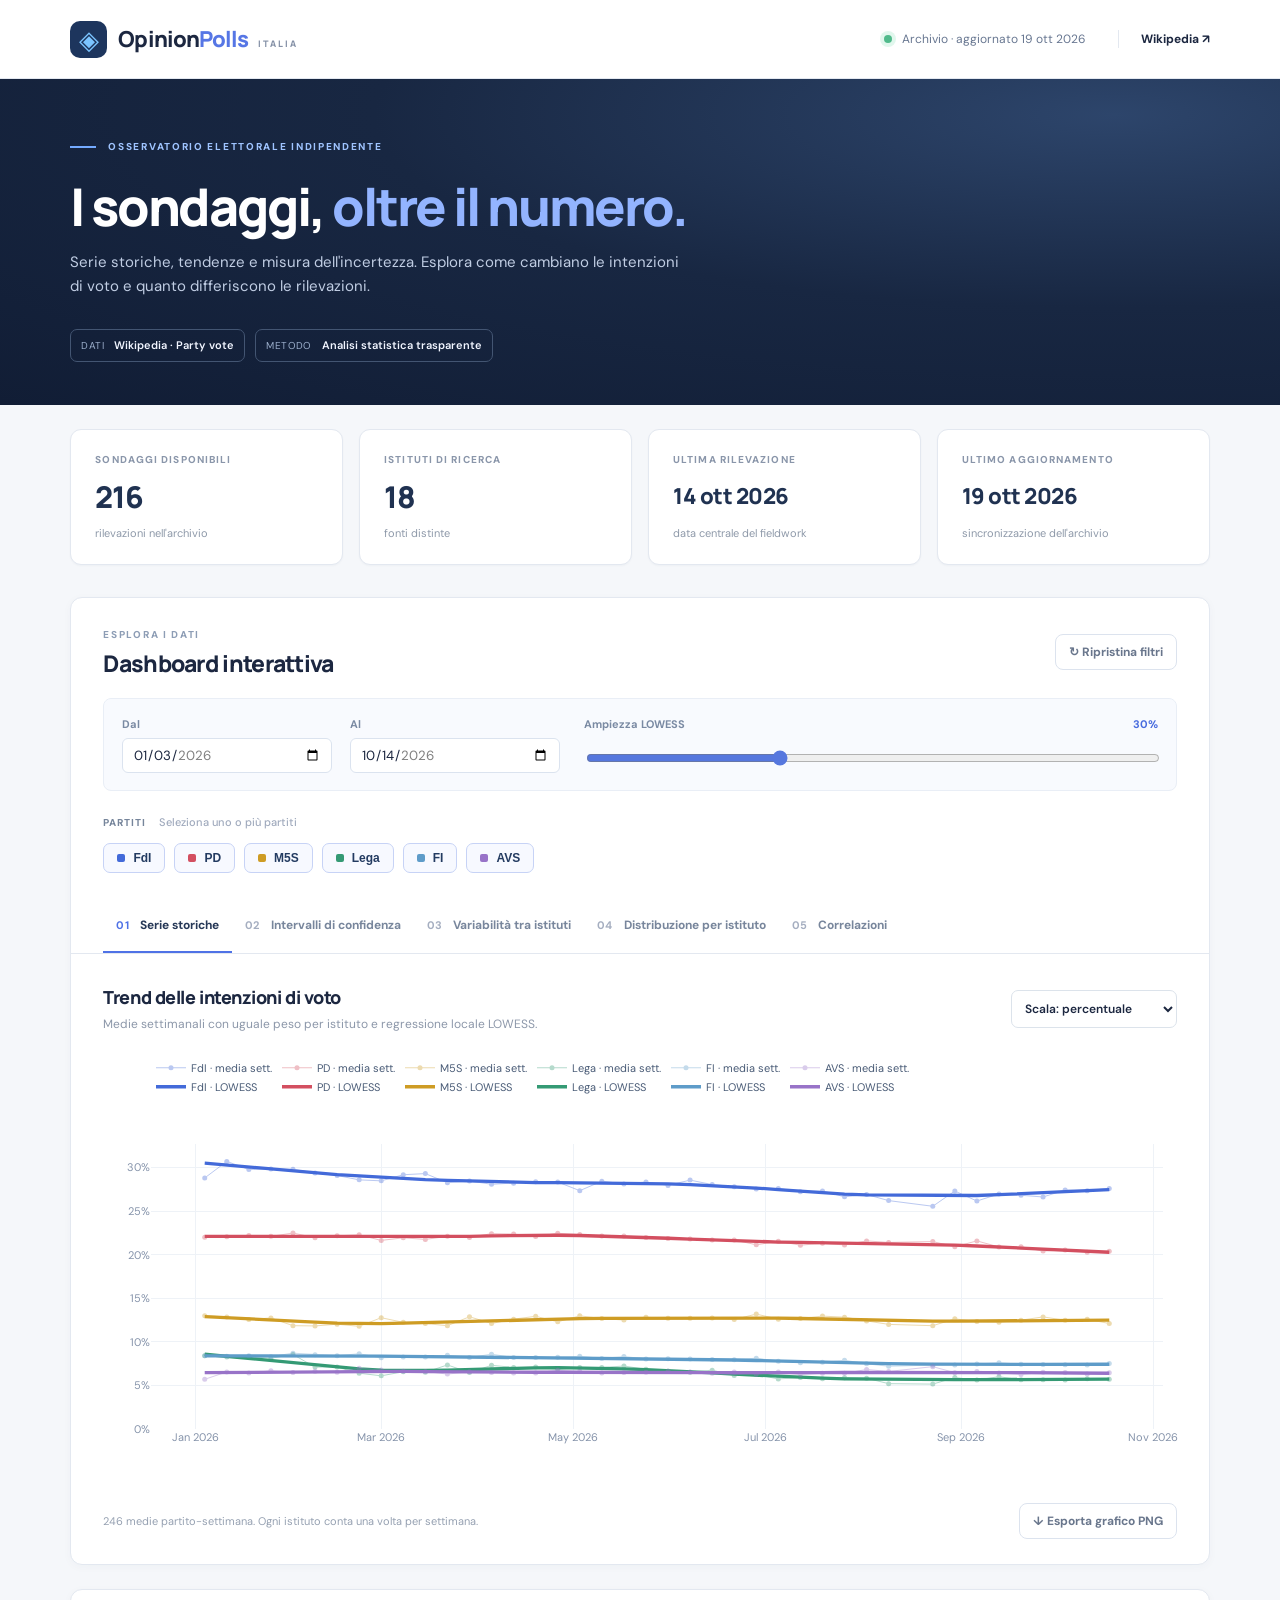
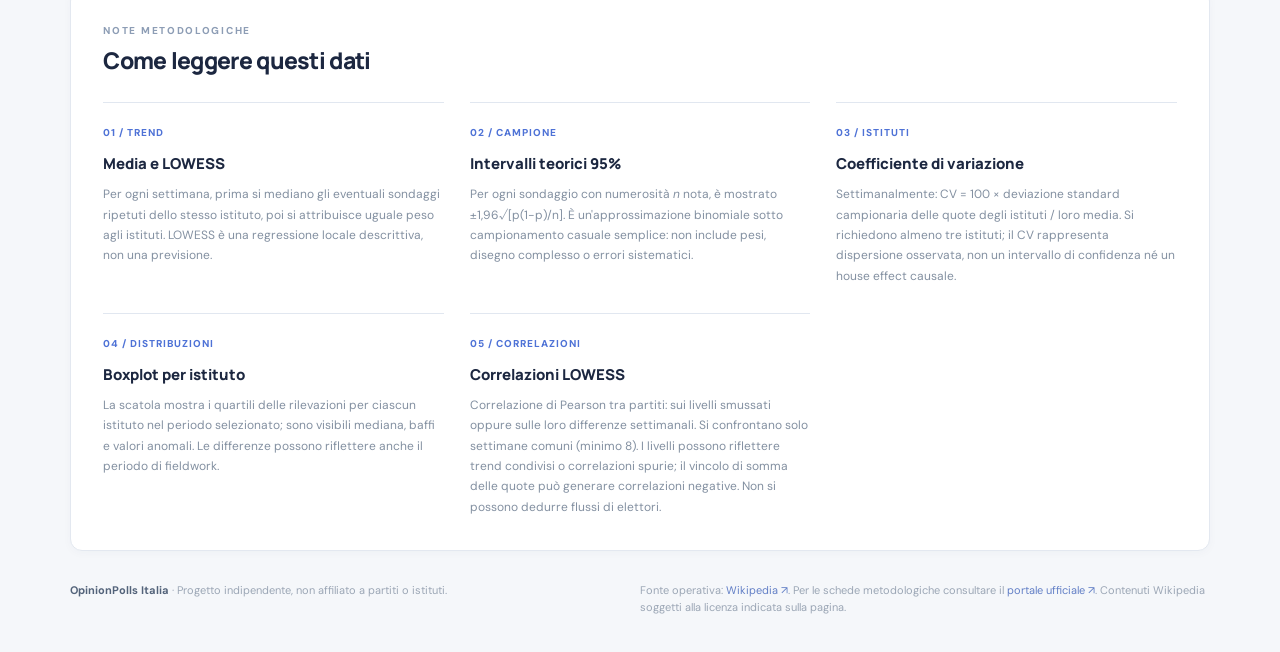
==== site/index.html @ 3ad555d7 "Organize project structure" ====
<!doctype html>
<html lang="it">
<head>
  <meta charset="utf-8">
  <meta name="viewport" content="width=device-width,initial-scale=1">
  <meta name="description" content="Dashboard interattiva dei sondaggi elettorali italiani: LOWESS, intervalli campionari, variabilità tra istituti, boxplot storici e correlazioni tra partiti.">
  <title>OpinionPolls Italia — Sondaggi e incertezza</title>
  <link rel="stylesheet" href="assets/style.css">
  <script defer src="assets/plotly.min.js"></script>
  <script defer src="assets/app.js"></script>
</head>
<body>
  <div class="shell">
    <header class="topbar">
      <a class="brand" href="#home" aria-label="OpinionPolls Italia, homepage"><span class="brand-mark">◈</span><span>Opinion<span class="brand-contrast">Polls</span><small>ITALIA</small></span></a>
      <div class="header-right"><span class="live-dot" aria-hidden="true"></span><span id="sync-state">Caricamento dati</span><a class="github-link" href="https://en.wikipedia.org/wiki/Opinion_polling_for_the_next_Italian_general_election" target="_blank" rel="noopener noreferrer">Wikipedia <span aria-hidden="true">↗</span></a></div>
    </header>

    <main id="home">
      <section class="intro">
        <div class="eyebrow"><span class="eyebrow-line"></span> OSSERVATORIO ELETTORALE INDIPENDENTE</div>
        <h1>I sondaggi, <em>oltre il numero.</em></h1>
        <p>Serie storiche, tendenze e misura dell'incertezza. Esplora come cambiano le intenzioni di voto e quanto differiscono le rilevazioni.</p>
        <div class="intro-foot"><span class="source-chip">DATI <strong>Wikipedia · Party vote</strong></span><span class="source-chip">METODO <strong>Analisi statistica trasparente</strong></span></div>
      </section>

      <section class="metrics" aria-label="Riepilogo archivio">
        <div class="metric"><div class="metric-label">SONDAGGI DISPONIBILI</div><div class="metric-value" id="metric-polls">—</div><div class="metric-meta">rilevazioni nell'archivio</div></div>
        <div class="metric"><div class="metric-label">ISTITUTI DI RICERCA</div><div class="metric-value" id="metric-firms">—</div><div class="metric-meta">fonti distinte</div></div>
        <div class="metric"><div class="metric-label">ULTIMA RILEVAZIONE</div><div class="metric-value date-value" id="metric-date">—</div><div class="metric-meta">data centrale del fieldwork</div></div>
        <div class="metric"><div class="metric-label">ULTIMO AGGIORNAMENTO</div><div class="metric-value date-value" id="metric-update">—</div><div class="metric-meta">sincronizzazione dell'archivio</div></div>
      </section>

      <section class="workbench" aria-label="Esplora i sondaggi">
        <div class="panel-header"><div><div class="overline">ESPLORA I DATI</div><h2>Dashboard interattiva</h2></div><button id="reset-filters" class="reset-button" type="button">↻ Ripristina filtri</button></div>
        <div class="controls">
          <div class="control-control"><label for="date-from">Dal</label><input id="date-from" type="date"></div>
          <div class="control-control"><label for="date-to">Al</label><input id="date-to" type="date"></div>
          <div class="control-control control-slider"><label for="lowess-span">Ampiezza LOWESS <strong id="span-label">30%</strong></label><input id="lowess-span" type="range" min="10" max="70" step="5" value="30"></div>
        </div>
        <div class="party-section"><div class="minor-heading">PARTITI <span>Seleziona uno o più partiti</span></div><div id="party-filters" class="party-filters" role="group" aria-label="Filtra partiti"></div></div>
        <div class="nav-wrapper" role="tablist" aria-label="Sezione di analisi">
          <button class="tab active" role="tab" aria-selected="true" data-tab="trend">01 <span>Serie storiche</span></button>
          <button class="tab" role="tab" aria-selected="false" data-tab="ci">02 <span>Intervalli di confidenza</span></button>
          <button class="tab" role="tab" aria-selected="false" data-tab="cv">03 <span>Variabilità tra istituti</span></button>
          <button class="tab" role="tab" aria-selected="false" data-tab="box">04 <span>Distribuzione per istituto</span></button>
          <button class="tab" role="tab" aria-selected="false" data-tab="corr">05 <span>Correlazioni</span></button>
        </div>
        <div class="chart-heading"><div><h3 id="chart-title">Trend delle intenzioni di voto</h3><p id="chart-description">Media settimanale con eguale peso per istituto e curva di regressione LOWESS.</p></div><div id="chart-tools"></div></div>
        <div class="plot-wrap"><div id="chart" role="img" aria-label="Grafico interattivo dei sondaggi"></div><div id="empty-state" class="empty-state" hidden>Nessun dato disponibile con questi filtri. Prova ad ampliare l'intervallo o selezionare altri partiti.</div></div>
        <div class="chart-footer"><span id="chart-summary"></span><button type="button" class="export-button" id="export-chart">↓ Esporta grafico PNG</button></div>
      </section>

      <section class="methodology" aria-labelledby="methods-title"><div class="overline">NOTE METODOLOGICHE</div><h2 id="methods-title">Come leggere questi dati</h2>
        <div class="notes-grid"><article><span class="note-index">01 / TREND</span><h3>Media e LOWESS</h3><p>Per ogni settimana, prima si mediano gli eventuali sondaggi ripetuti dello stesso istituto, poi si attribuisce uguale peso agli istituti. LOWESS è una regressione locale descrittiva, non una previsione.</p></article><article><span class="note-index">02 / CAMPIONE</span><h3>Intervalli teorici 95%</h3><p>Per ogni sondaggio con numerosità <em>n</em> nota, è mostrato ±1,96√[p(1−p)/n]. È un'approssimazione binomiale sotto campionamento casuale semplice: non include pesi, disegno complesso o errori sistematici.</p></article><article><span class="note-index">03 / ISTITUTI</span><h3>Coefficiente di variazione</h3><p>Settimanalmente: CV = 100 × deviazione standard campionaria delle quote degli istituti / loro media. Si richiedono almeno tre istituti; il CV rappresenta dispersione osservata, non un intervallo di confidenza né un house effect causale.</p></article><article><span class="note-index">04 / DISTRIBUZIONI</span><h3>Boxplot per istituto</h3><p>La scatola mostra i quartili delle rilevazioni per ciascun istituto nel periodo selezionato; sono visibili mediana, baffi e valori anomali. Le differenze possono riflettere anche il periodo di fieldwork.</p></article><article><span class="note-index">05 / CORRELAZIONI</span><h3>Correlazioni LOWESS</h3><p>Correlazione di Pearson tra partiti: sui livelli smussati oppure sulle loro differenze settimanali. Si confrontano solo settimane comuni (minimo 8). I livelli possono riflettere trend condivisi o correlazioni spurie; il vincolo di somma delle quote può generare correlazioni negative. Non si possono dedurre flussi di elettori.</p></article></div>
      </section>
    </main>
    <footer><div><strong>OpinionPolls Italia</strong> · Progetto indipendente, non affiliato a partiti o istituti.</div><div>Fonte operativa: <a href="https://en.wikipedia.org/wiki/Opinion_polling_for_the_next_Italian_general_election" target="_blank" rel="noopener noreferrer">Wikipedia ↗</a>. Per le schede metodologiche consultare il <a href="https://www.sondaggipoliticoelettorali.it/" target="_blank" rel="noopener noreferrer">portale ufficiale ↗</a>. Contenuti Wikipedia soggetti alla licenza indicata sulla pagina.</div></footer>
  </div>
</body>
</html>
---- site/assets/style.css ----
@import url('https://fonts.googleapis.com/css2?family=DM+Sans:wght@400;500;600;700&family=Manrope:wght@400;500;600;700;800&display=swap');
:root{--ink:#1c2740;--muted:#748196;--line:#e3e8f0;--bg:#f5f7fa;--white:#fff;--accent:#486bde;--navy:#111e38}
*{box-sizing:border-box}html{scroll-behavior:smooth}body{margin:0;background:var(--bg);color:var(--ink);font-family:'DM Sans',system-ui,-apple-system,sans-serif;font-size:14px;line-height:1.55}.shell{max-width:1440px;margin:0 auto}.topbar{height:79px;display:flex;align-items:center;justify-content:space-between;padding:0 5.5%;background:#fff;border-bottom:1px solid var(--line)}.brand{display:flex;gap:11px;align-items:center;text-decoration:none;color:var(--ink);font:800 22px Manrope,sans-serif;letter-spacing:-1.2px}.brand-mark{display:grid;place-items:center;height:37px;width:37px;border-radius:10px;background:#1d355d;color:#7bc4ff;font-size:26px;font-weight:400}.brand-contrast{color:#5676e5}.brand small{font-size:9px;letter-spacing:2px;margin-left:9px;font-weight:800;color:#8490a6}.header-right{display:flex;gap:10px;align-items:center;font-size:12px;color:#687791}.live-dot{width:8px;height:8px;border-radius:100%;background:#50ba8b;box-shadow:0 0 0 4px #e1f7ed}.github-link{margin-left:22px;font-weight:700;color:var(--ink);text-decoration:none;border-left:1px solid var(--line);padding-left:22px}.intro{background:radial-gradient(ellipse at 87% 11%,#2d456b 0%,#182742 47%,#111d35 100%);color:#fff;min-height:326px;padding:60px 5.5% 37px}.eyebrow,.overline{font-weight:800;font-size:10px;letter-spacing:1.7px;color:#8d9db5}.eyebrow{display:flex;align-items:center;gap:12px;color:#9fc4ff}.eyebrow-line{width:26px;height:2px;background:#74aaff}.intro h1{font:800 clamp(30px,4.1vw,52px)/1.15 Manrope,sans-serif;letter-spacing:-2px;margin:22px 0 15px}.intro h1 em{font-style:normal;color:#93b4ff}.intro p{color:#c0cde3;font-size:15px;max-width:620px;margin:0}.intro-foot{display:flex;gap:10px;flex-wrap:wrap;margin-top:31px}.source-chip{border:1px solid #435572;border-radius:7px;padding:7px 10px;color:#9baecb;letter-spacing:0.4px;font-size:10px}.source-chip strong{color:#f1f5ff;margin-left:7px;font-weight:600;font-size:11px;letter-spacing:0}.metrics{display:grid;grid-template-columns:repeat(4,minmax(0,1fr));gap:16px;padding:24px 5.5% 32px}.metric{background:#fff;border:1px solid var(--line);border-radius:11px;padding:22px 24px;box-shadow:0 1px 2px #1e345509}.metric-label{color:#8a96aa;font-size:10px;letter-spacing:1.1px;font-weight:800}.metric-value{font:800 30px/1.5 Manrope,sans-serif;letter-spacing:-1.4px;color:#203251;margin:6px 0}.metric-value.date-value{font-size:22px;letter-spacing:-.5px;padding:6px 0}.metric-meta{font-size:11px;color:#8e99a9}.workbench,.methodology{background:#fff;border:1px solid var(--line);border-radius:12px;margin:0 5.5% 24px;overflow:hidden;box-shadow:0 2px 10px #1e345508}.panel-header{display:flex;align-items:center;justify-content:space-between;padding:29px 32px 20px}.panel-header h2,.methodology h2{font:800 23px/1.2 Manrope,sans-serif;letter-spacing:-.7px;margin:8px 0 0}.reset-button,.export-button{background:transparent;border:1px solid #dce3ee;border-radius:8px;padding:9px 13px;color:#69768c;font:700 12px 'DM Sans',sans-serif;cursor:pointer}.reset-button:hover,.export-button:hover{border-color:var(--accent);color:var(--accent)}.controls{display:flex;gap:18px;margin:0 32px;background:#f8fafe;border:1px solid #e9eef6;padding:17px 18px;border-radius:8px}.control-control{display:flex;flex-direction:column;gap:5px;min-width:0;flex:0 1 210px}.control-control label{color:#7a8aa3;font-size:11px;font-weight:700}.control-control input[type=date]{height:35px;background:#fff;border:1px solid #dbe3ef;color:var(--ink);border-radius:6px;padding:0 10px;font-family:inherit;width:100%}.control-slider{flex:1;padding-left:6px}.control-slider label{display:flex;justify-content:space-between}.control-slider label strong{color:#486bde}.control-slider input{width:100%;accent-color:#5677de;cursor:pointer;margin-top:12px}.party-section{padding:23px 32px 26px}.minor-heading{color:#76859b;letter-spacing:1px;font-weight:800;font-size:10px;margin-bottom:12px}.minor-heading span{font-size:11px;letter-spacing:0;margin-left:10px;color:#a0aabd;font-weight:500}.party-filters{display:flex;gap:9px;flex-wrap:wrap}.party-pill{display:flex;gap:8px;align-items:center;cursor:pointer;border:1px solid #e2e7ee;background:#fff;border-radius:7px;padding:7px 13px;color:#768397;font-weight:700;font-size:12px;transition:all .12s}.party-pill.active{background:#f7f9ff;border-color:#c7d3f6;color:#233b61}.party-pill .point{height:8px;width:8px;border-radius:2px;background:var(--party)}.party-pill:not(.active) .point{opacity:.35}.party-pill:hover{border-color:#8da4e5}.nav-wrapper{display:flex;gap:0;padding:0 32px;border-bottom:1px solid var(--line);overflow-x:auto}.tab{white-space:nowrap;border:0;background:transparent;border-bottom:3px solid transparent;color:#a5aec0;cursor:pointer;font:700 11px 'DM Sans',sans-serif;padding:18px 17px;margin-bottom:-1px;letter-spacing:0.2px}.tab span{font-size:12px;color:#78869c;margin-left:8px;letter-spacing:0}.tab.active{color:#4f72e6;border-bottom-color:#4f72e6}.tab.active span{color:#263857}.tab:hover{color:#5273d7}.chart-heading{padding:31px 32px 8px;display:flex;align-items:center;justify-content:space-between;gap:15px}.chart-heading h3{font:800 18px Manrope,sans-serif;letter-spacing:-.45px;margin:0}.chart-heading p{color:#8c97a9;font-size:12px;margin:6px 0 0}.chart-heading select{border:1px solid #dce3eb;background:#fff;border-radius:7px;padding:9px;color:var(--ink);font:600 12px 'DM Sans',sans-serif}.plot-wrap{position:relative;margin:0 20px;min-height:460px}#chart{width:100%;height:460px}.empty-state{position:absolute;inset:0;display:grid;place-items:center;background:#fff;color:#8996a8;text-align:center;padding:25px;font-size:14px}.empty-state[hidden]{display:none}.chart-footer{display:flex;align-items:center;justify-content:space-between;gap:12px;padding:2px 32px 25px;color:#95a0b1;font-size:11px}.chart-footer span{max-width:710px}.methodology{padding:33px 32px}.notes-grid{display:grid;grid-template-columns:repeat(4,1fr);gap:26px;margin-top:28px}.notes-grid article{border-top:1px solid #e1e7f0;padding-top:18px}.note-index{color:#4e72d6;font-size:10px;letter-spacing:1px;font-weight:800}.notes-grid h3{font:800 15px Manrope,sans-serif;margin:10px 0}.notes-grid p{font-size:12px;color:#8390a1;line-height:1.7;margin:0}footer{display:flex;align-items:flex-start;justify-content:space-between;gap:25px;padding:7px 5.5% 36px;color:#9ba6b5;font-size:11px}footer>div{max-width:50%}footer strong{color:#53637a}footer a{color:#627fc6;text-decoration:none}
@media(max-width:950px){.notes-grid{grid-template-columns:repeat(2,1fr)}.metrics{gap:10px}.metric{padding:17px}.metric-value{font-size:24px}.tab{padding-left:12px;padding-right:12px}}@media(max-width:680px){.topbar{padding:0 4%;height:68px}.brand{font-size:18px}.brand small{display:none}.header-right{font-size:10px}.github-link{display:none}.intro{padding:39px 5% 30px;min-height:320px}.intro h1{letter-spacing:-1.3px}.intro p{font-size:14px}.metrics{grid-template-columns:repeat(2,1fr);padding:14px 4% 20px}.metric{padding:14px}.metric-value{font-size:24px}.metric-value.date-value{font-size:17px}.workbench,.methodology{margin:0 4% 16px}.panel-header{padding:23px 16px 15px}.panel-header h2{font-size:19px}.controls{flex-wrap:wrap;gap:12px;margin:0 16px;padding:12px}.control-control{flex:1 1 100px}.control-slider{flex-basis:100%;padding:0}.party-section{padding:16px}.party-filters{gap:5px}.party-pill{padding:6px 9px}.nav-wrapper{padding:0 12px}.tab{font-size:10px;padding:15px 12px}.tab span{font-size:11px}.chart-heading{padding:23px 16px 0;flex-wrap:wrap}.chart-heading h3{font-size:16px}.plot-wrap{margin:0 3px;min-height:400px}#chart{height:400px}.chart-footer{padding:5px 16px 20px}.methodology{padding:23px 16px}.notes-grid{grid-template-columns:1fr;gap:20px}.notes-grid article{padding-top:13px}footer{padding:12px 4% 25px;display:block}footer>div{max-width:none;margin-bottom:10px}}

/* Five analysis tabs / expanded methodology */
.notes-grid{grid-template-columns:repeat(3,minmax(0,1fr));row-gap:27px}
.tab{padding-left:13px;padding-right:13px}
.brand{letter-spacing:-.9px}
@media(max-width:950px){.notes-grid{grid-template-columns:repeat(2,minmax(0,1fr))}}
@media(max-width:680px){.notes-grid{grid-template-columns:1fr}.tab{padding:14px 11px}.brand{font-size:17px}}
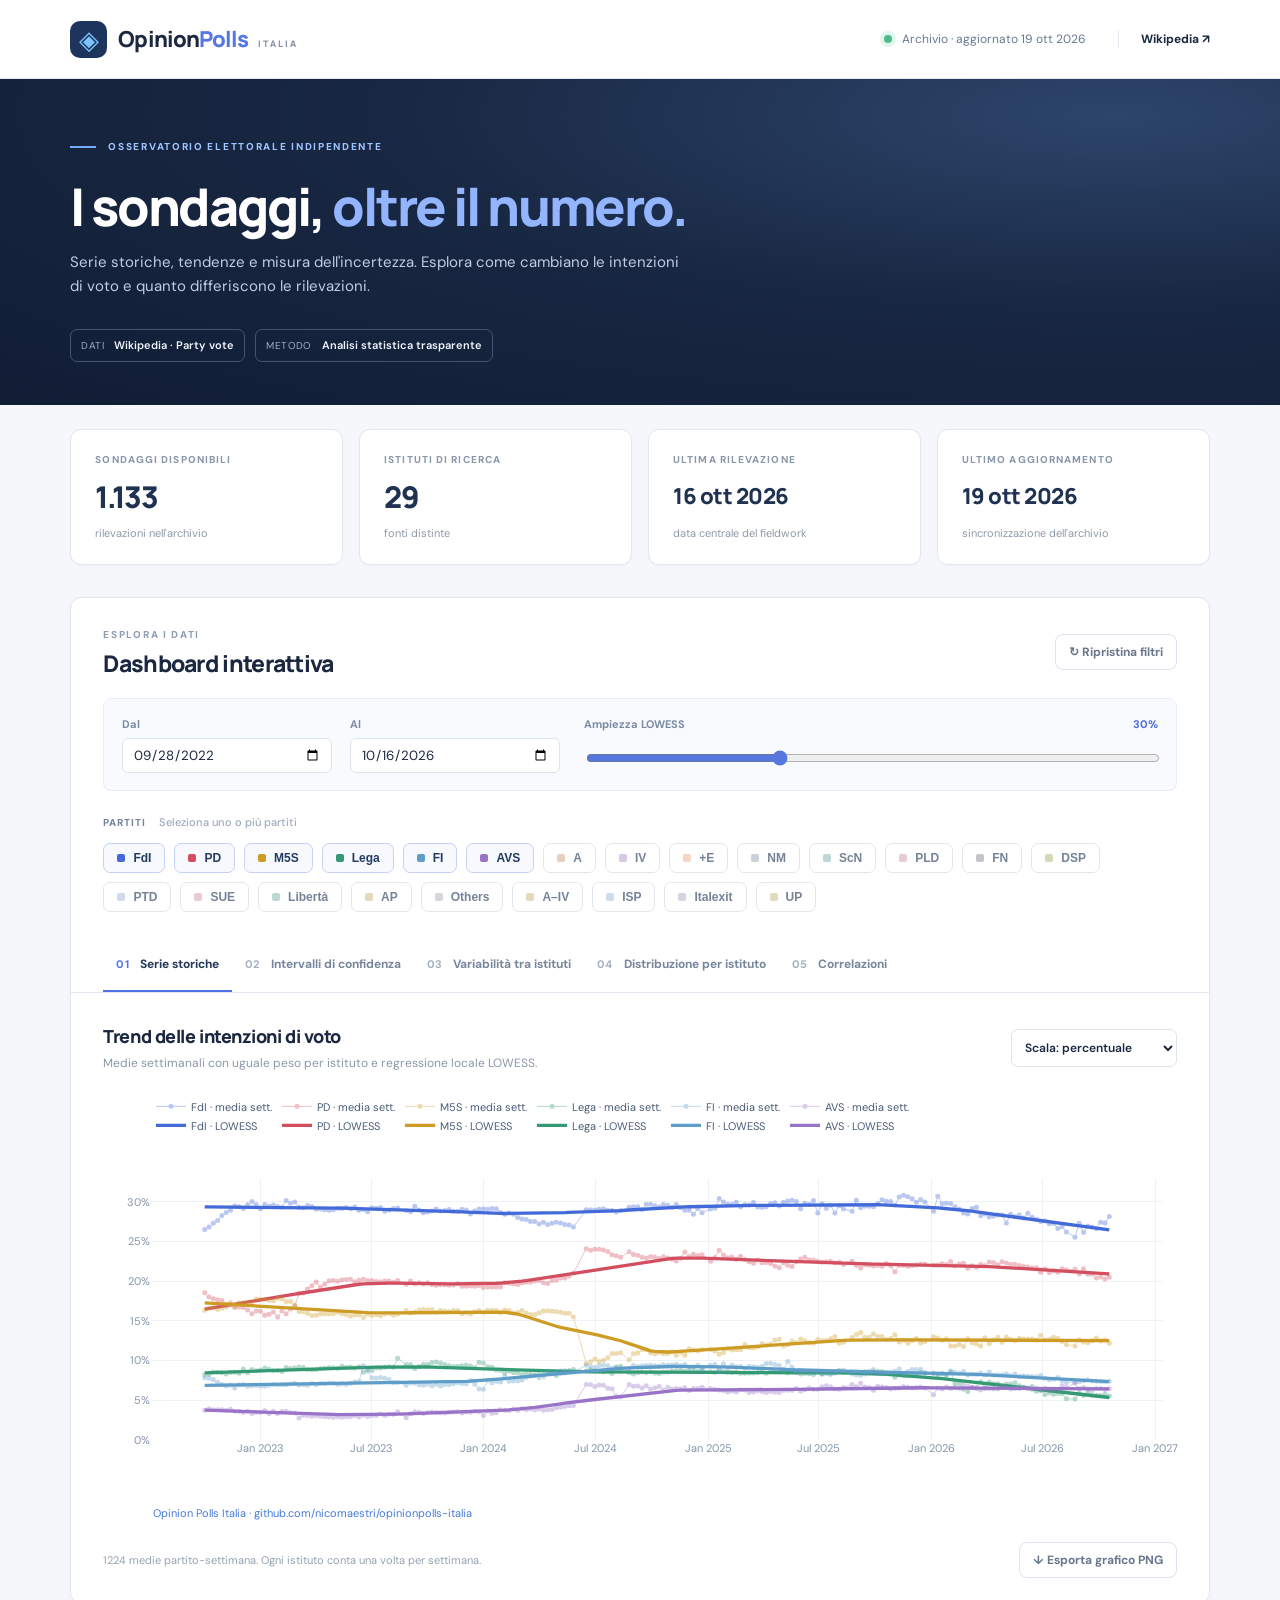
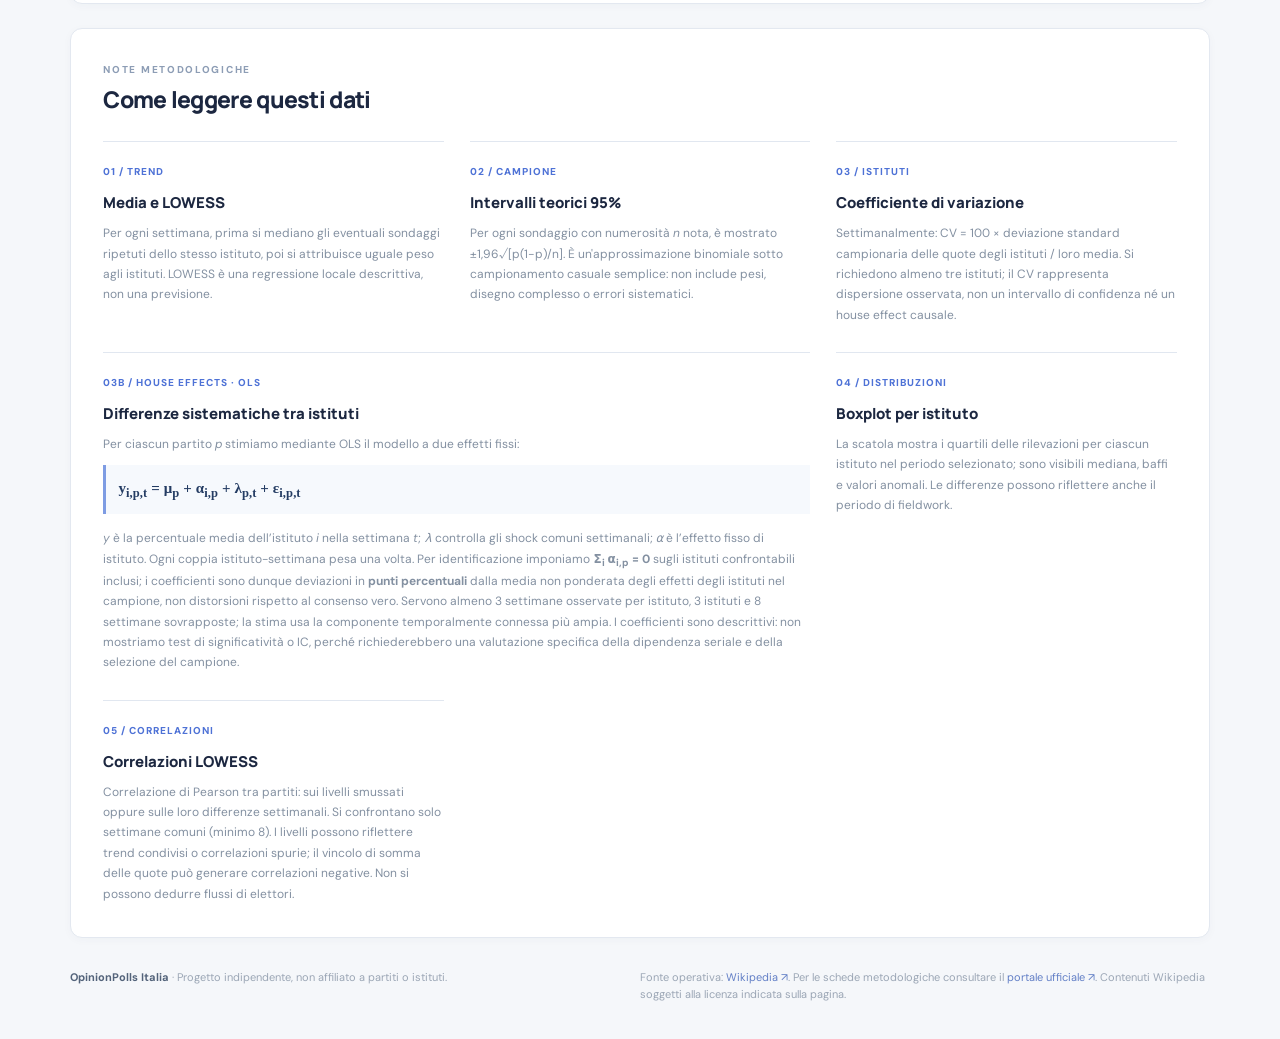
==== commit d1ecc6ed: "Update v6 - House effects OLS" ====
--- a/site/index.html
+++ b/site/index.html
@@ -3,10 +3,11 @@
 <head>
   <meta charset="utf-8">
   <meta name="viewport" content="width=device-width,initial-scale=1">
-  <meta name="description" content="Dashboard interattiva dei sondaggi elettorali italiani: LOWESS, intervalli campionari, variabilità tra istituti, boxplot storici e correlazioni tra partiti.">
+  <meta name="description" content="Dashboard interattiva dei sondaggi elettorali italiani: LOWESS, intervalli campionari, house effects OLS, boxplot storici e correlazioni tra partiti.">
   <title>OpinionPolls Italia — Sondaggi e incertezza</title>
   <link rel="stylesheet" href="assets/style.css">
   <script defer src="assets/plotly.min.js"></script>
+  <script defer src="assets/house_effects.js"></script>
   <script defer src="assets/app.js"></script>
 </head>
 <body>
@@ -52,7 +53,7 @@
       </section>
 
       <section class="methodology" aria-labelledby="methods-title"><div class="overline">NOTE METODOLOGICHE</div><h2 id="methods-title">Come leggere questi dati</h2>
-        <div class="notes-grid"><article><span class="note-index">01 / TREND</span><h3>Media e LOWESS</h3><p>Per ogni settimana, prima si mediano gli eventuali sondaggi ripetuti dello stesso istituto, poi si attribuisce uguale peso agli istituti. LOWESS è una regressione locale descrittiva, non una previsione.</p></article><article><span class="note-index">02 / CAMPIONE</span><h3>Intervalli teorici 95%</h3><p>Per ogni sondaggio con numerosità <em>n</em> nota, è mostrato ±1,96√[p(1−p)/n]. È un'approssimazione binomiale sotto campionamento casuale semplice: non include pesi, disegno complesso o errori sistematici.</p></article><article><span class="note-index">03 / ISTITUTI</span><h3>Coefficiente di variazione</h3><p>Settimanalmente: CV = 100 × deviazione standard campionaria delle quote degli istituti / loro media. Si richiedono almeno tre istituti; il CV rappresenta dispersione osservata, non un intervallo di confidenza né un house effect causale.</p></article><article><span class="note-index">04 / DISTRIBUZIONI</span><h3>Boxplot per istituto</h3><p>La scatola mostra i quartili delle rilevazioni per ciascun istituto nel periodo selezionato; sono visibili mediana, baffi e valori anomali. Le differenze possono riflettere anche il periodo di fieldwork.</p></article><article><span class="note-index">05 / CORRELAZIONI</span><h3>Correlazioni LOWESS</h3><p>Correlazione di Pearson tra partiti: sui livelli smussati oppure sulle loro differenze settimanali. Si confrontano solo settimane comuni (minimo 8). I livelli possono riflettere trend condivisi o correlazioni spurie; il vincolo di somma delle quote può generare correlazioni negative. Non si possono dedurre flussi di elettori.</p></article></div>
+        <div class="notes-grid"><article><span class="note-index">01 / TREND</span><h3>Media e LOWESS</h3><p>Per ogni settimana, prima si mediano gli eventuali sondaggi ripetuti dello stesso istituto, poi si attribuisce uguale peso agli istituti. LOWESS è una regressione locale descrittiva, non una previsione.</p></article><article><span class="note-index">02 / CAMPIONE</span><h3>Intervalli teorici 95%</h3><p>Per ogni sondaggio con numerosità <em>n</em> nota, è mostrato ±1,96√[p(1−p)/n]. È un'approssimazione binomiale sotto campionamento casuale semplice: non include pesi, disegno complesso o errori sistematici.</p></article><article><span class="note-index">03 / ISTITUTI</span><h3>Coefficiente di variazione</h3><p>Settimanalmente: CV = 100 × deviazione standard campionaria delle quote degli istituti / loro media. Si richiedono almeno tre istituti; il CV rappresenta dispersione osservata, non un intervallo di confidenza né un house effect causale.</p></article><article><span class="note-index">03B / HOUSE EFFECTS · OLS</span><h3>Differenze sistematiche tra istituti</h3><p>Per ciascun partito <em>p</em> stimiamo mediante OLS il modello a due effetti fissi:</p><div class="equation" aria-label="y i p t uguale mu p più alfa i p più lambda p t più epsilon i p t">y<sub>i,p,t</sub> = μ<sub>p</sub> + α<sub>i,p</sub> + λ<sub>p,t</sub> + ε<sub>i,p,t</sub></div><p><em>y</em> è la percentuale media dell’istituto <em>i</em> nella settimana <em>t</em>; <em>λ</em> controlla gli shock comuni settimanali; <em>α</em> è l’effetto fisso di istituto. Ogni coppia istituto-settimana pesa una volta. Per identificazione imponiamo <strong>Σ<sub>i</sub> α<sub>i,p</sub> = 0</strong> sugli istituti confrontabili inclusi; i coefficienti sono dunque deviazioni in <strong>punti percentuali</strong> dalla media non ponderata degli effetti degli istituti nel campione, non distorsioni rispetto al consenso vero. Servono almeno 3 settimane osservate per istituto, 3 istituti e 8 settimane sovrapposte; la stima usa la componente temporalmente connessa più ampia. I coefficienti sono descrittivi: non mostriamo test di significatività o IC, perché richiederebbero una valutazione specifica della dipendenza seriale e della selezione del campione.</p></article><article><span class="note-index">04 / DISTRIBUZIONI</span><h3>Boxplot per istituto</h3><p>La scatola mostra i quartili delle rilevazioni per ciascun istituto nel periodo selezionato; sono visibili mediana, baffi e valori anomali. Le differenze possono riflettere anche il periodo di fieldwork.</p></article><article><span class="note-index">05 / CORRELAZIONI</span><h3>Correlazioni LOWESS</h3><p>Correlazione di Pearson tra partiti: sui livelli smussati oppure sulle loro differenze settimanali. Si confrontano solo settimane comuni (minimo 8). I livelli possono riflettere trend condivisi o correlazioni spurie; il vincolo di somma delle quote può generare correlazioni negative. Non si possono dedurre flussi di elettori.</p></article></div>
       </section>
     </main>
     <footer><div><strong>OpinionPolls Italia</strong> · Progetto indipendente, non affiliato a partiti o istituti.</div><div>Fonte operativa: <a href="https://en.wikipedia.org/wiki/Opinion_polling_for_the_next_Italian_general_election" target="_blank" rel="noopener noreferrer">Wikipedia ↗</a>. Per le schede metodologiche consultare il <a href="https://www.sondaggipoliticoelettorali.it/" target="_blank" rel="noopener noreferrer">portale ufficiale ↗</a>. Contenuti Wikipedia soggetti alla licenza indicata sulla pagina.</div></footer>
--- a/site/assets/style.css
+++ b/site/assets/style.css
@@ -9,3 +9,63 @@
 .brand{letter-spacing:-.9px}
 @media(max-width:950px){.notes-grid{grid-template-columns:repeat(2,minmax(0,1fr))}}
 @media(max-width:680px){.notes-grid{grid-template-columns:1fr}.tab{padding:14px 11px}.brand{font-size:17px}}
+
+
+/* v5: responsive layout and landscape correlation matrix */
+.plot-wrap.corr-scroll{overflow-x:auto;overscroll-behavior-x:contain;scrollbar-color:#bdcde4 #eef2f9;scrollbar-width:thin}
+.plot-wrap.corr-scroll #chart{min-width:var(--corr-min-width,610px)}
+.export-button:disabled{opacity:.6;cursor:progress}
+@media(max-width:950px){
+ .controls{gap:12px}
+ .tab{padding-inline:10px}
+ .chart-heading{align-items:flex-start}
+}
+@media(max-width:680px){
+ .shell{width:100%;max-width:100%;overflow-x:clip}
+ .topbar{gap:10px}
+ .header-right{min-width:0}
+ #sync-state{white-space:nowrap;text-overflow:ellipsis;overflow:hidden;max-width:120px}
+ .intro{min-height:0;padding:35px 5% 28px}
+ .intro h1{font-size:clamp(28px,8.5vw,39px);letter-spacing:-1px}
+ .intro-foot{gap:7px;margin-top:22px}
+ .source-chip{font-size:9px;padding:6px}
+ .source-chip strong{font-size:10px}
+ .metrics{gap:8px}
+ .metric{min-width:0;padding:13px 12px}
+ .metric-label{font-size:9px;letter-spacing:.5px}
+ .metric-value{font-size:clamp(19px,6vw,25px)}
+ .metric-value.date-value{font-size:clamp(14px,4.6vw,18px)}
+ .controls{display:grid;grid-template-columns:repeat(2,minmax(0,1fr));gap:10px}
+ .control-control{min-width:0;width:100%}
+ .control-control input[type=date]{font-size:12px;padding-inline:5px;min-width:0}
+ .control-slider{grid-column:1/-1}
+ .party-pill{min-height:35px}
+ .nav-wrapper{gap:0;scrollbar-width:thin;scroll-snap-type:x proximity}
+ .tab{scroll-snap-align:start;min-height:49px}
+ .chart-heading{display:flex;flex-direction:column;gap:12px}
+ .chart-heading>div{max-width:100%}
+ #chart-tools{width:100%}
+ #chart-tools select{display:block;width:100%;max-width:100%;font-size:12px;min-height:41px}
+ .plot-wrap{min-height:450px;margin-inline:0}
+ .plot-wrap.corr-scroll{margin:0 7px}
+ .plot-wrap.corr-scroll::after{content:'Scorri orizzontalmente per esplorare la matrice →';position:sticky;left:8px;bottom:0;display:block;width:max-content;max-width:95%;font-size:10px;color:#748196;background:#fff;padding:3px 6px;border-radius:3px;pointer-events:none}
+ .chart-footer{display:flex;flex-direction:column;align-items:stretch;gap:14px}
+ .chart-footer>span{max-width:100%}
+ .export-button{width:100%;min-height:43px}
+}
+@media(max-width:380px){
+ .header-right{gap:5px}
+ #sync-state{max-width:100px}
+ .brand{font-size:16px}
+ .metrics{gap:6px}
+ .metric{padding:10px 9px}
+ .panel-header{gap:6px}
+ .reset-button{padding:8px}
+}
+
+/* v6: adjacent OLS analysis in the existing institutional-variability section. */
+#chart-tools{display:flex;gap:8px;flex-wrap:wrap;justify-content:flex-end}
+#chart-tools select{max-width:100%;min-width:0}
+.equation{font:600 15px/1.6 Georgia,'Times New Roman',serif;letter-spacing:.1px;color:#243c63;background:#f6f9fd;border-left:3px solid #7e9ce3;padding:11px 12px;margin:11px 0 14px;overflow-x:auto;white-space:nowrap}
+.methodology .notes-grid article:nth-child(4){grid-column:span 2}
+@media(max-width:680px){#chart-tools{width:100%;justify-content:stretch}#chart-tools select{width:100%}.methodology .notes-grid article:nth-child(4){grid-column:auto}.equation{font-size:13px}}
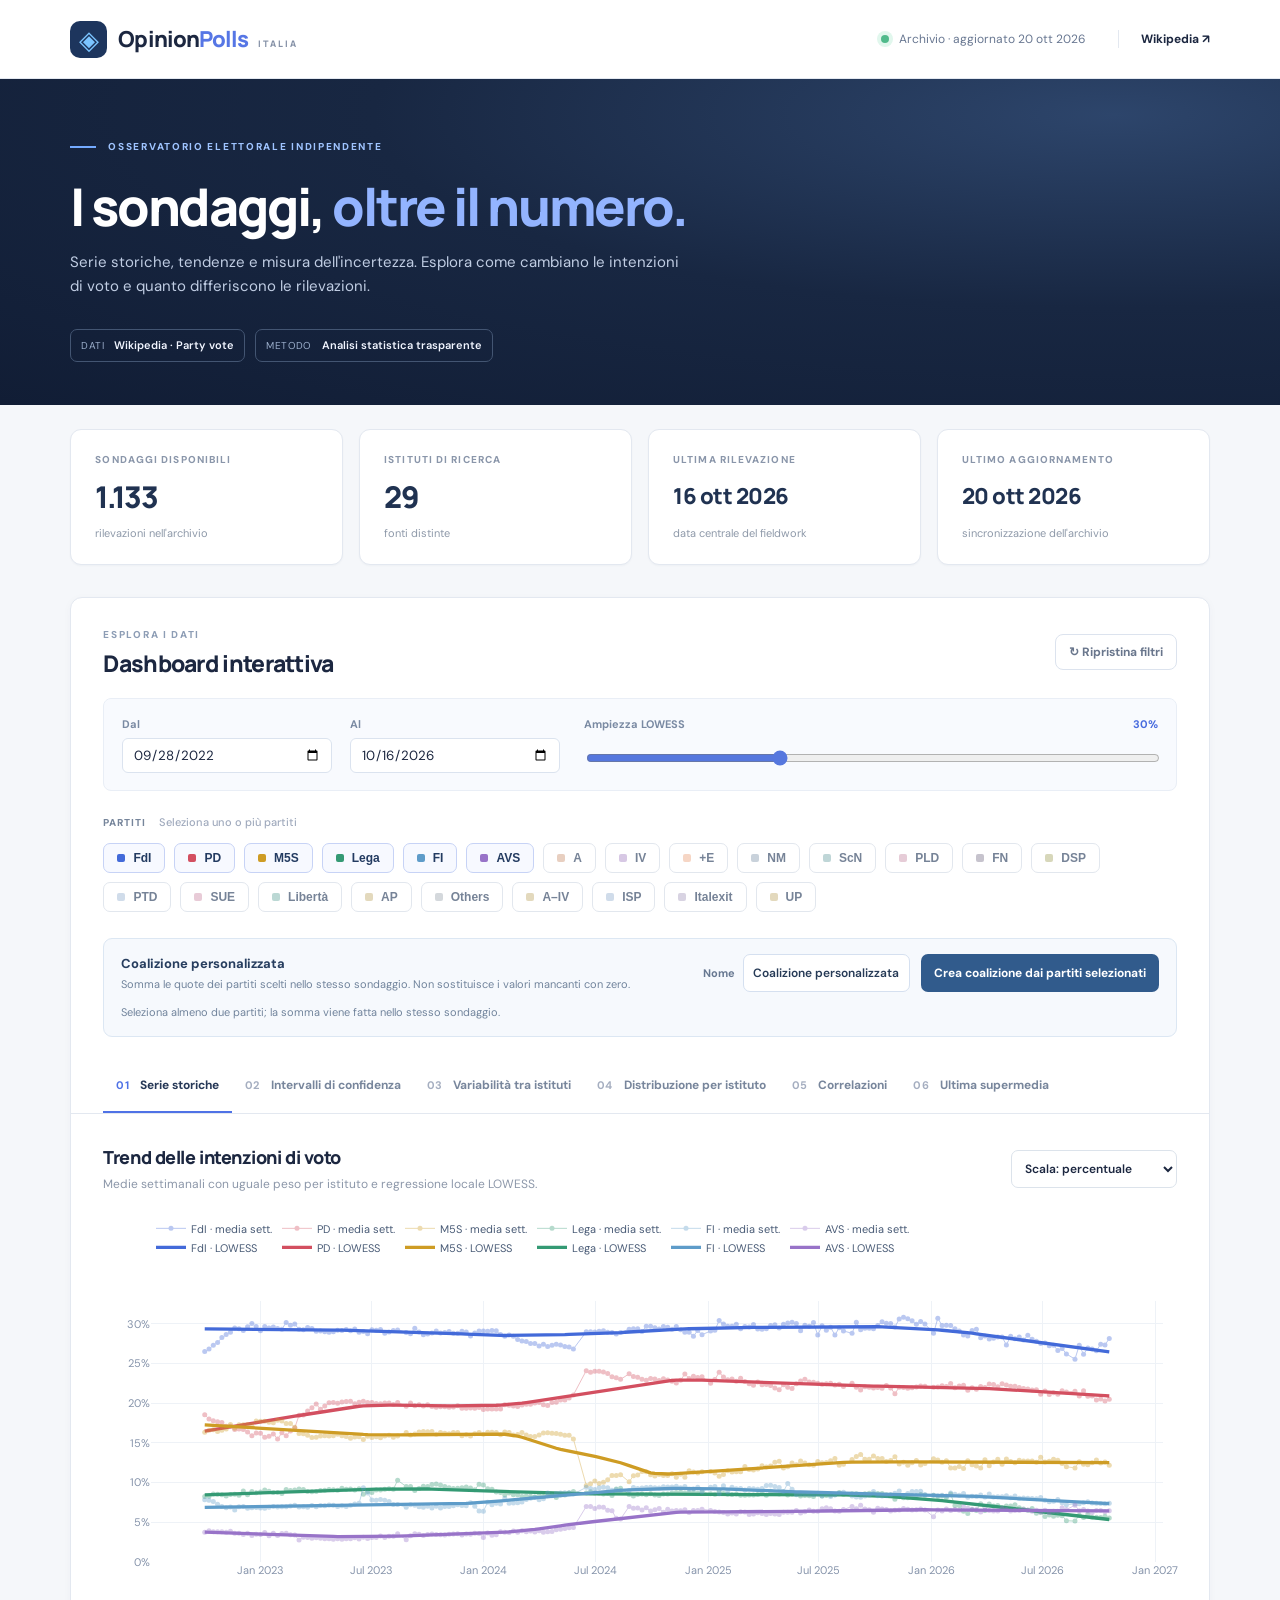
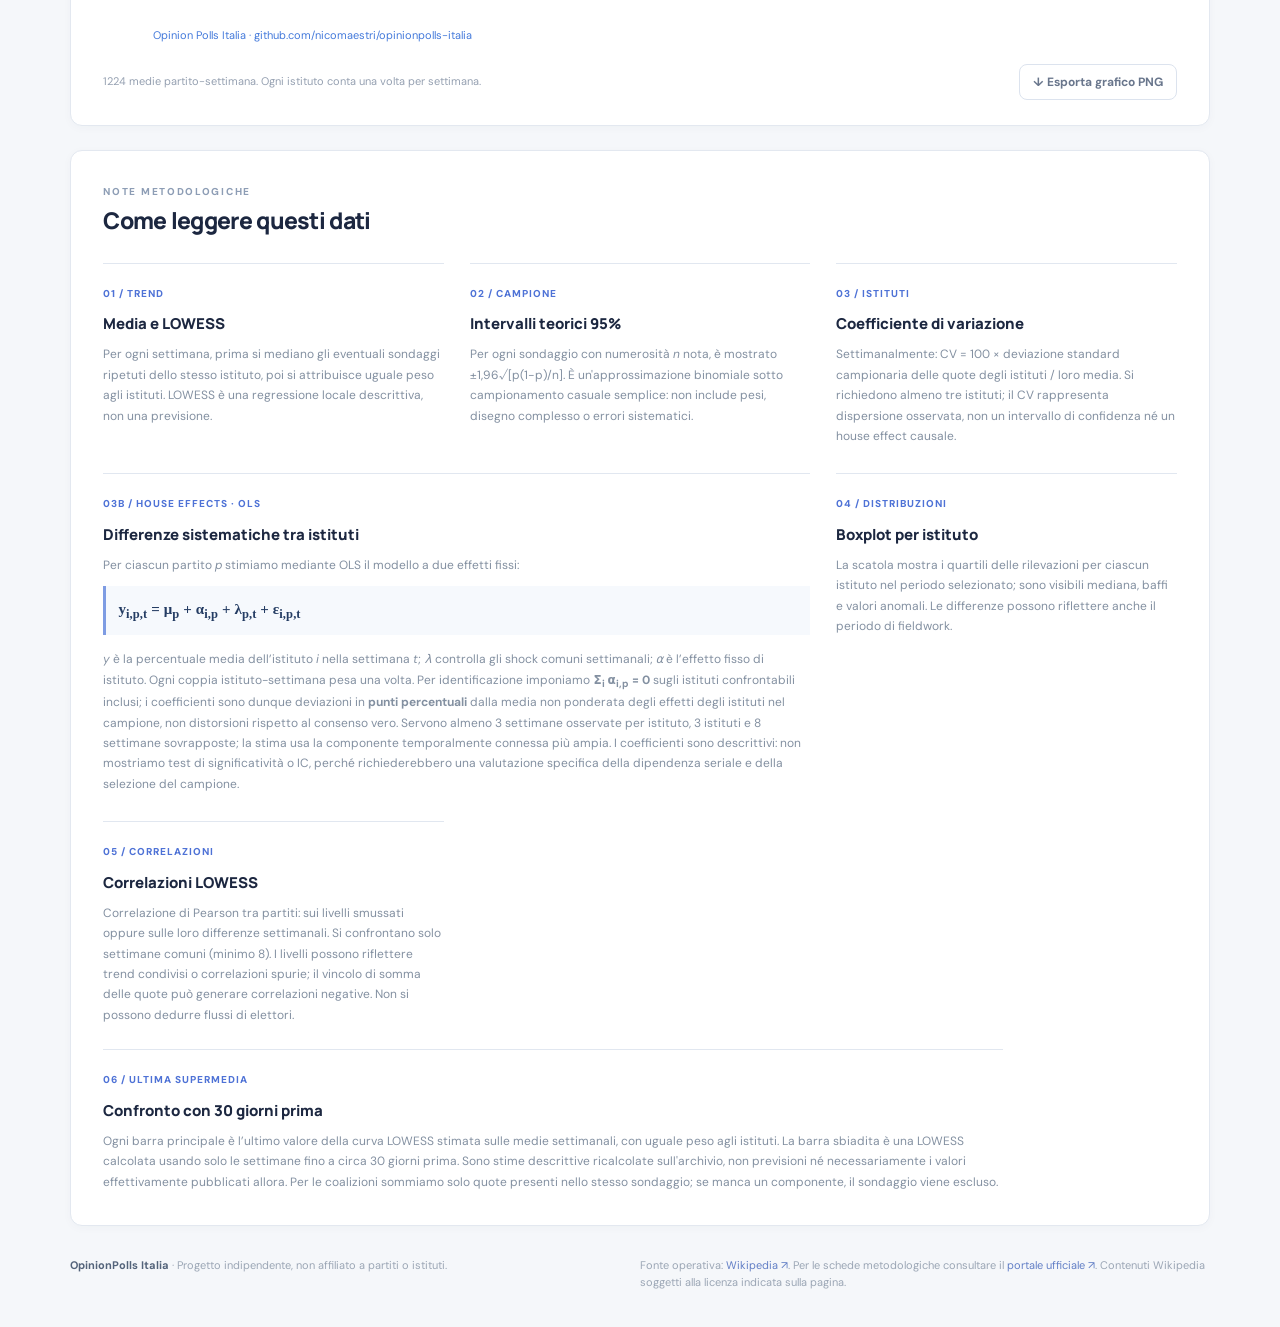
==== commit 78283624: "Update v7 - Coalitions, latest supermedia and PNG improvements" ====
--- a/site/index.html
+++ b/site/index.html
@@ -40,20 +40,29 @@
           <div class="control-control control-slider"><label for="lowess-span">Ampiezza LOWESS <strong id="span-label">30%</strong></label><input id="lowess-span" type="range" min="10" max="70" step="5" value="30"></div>
         </div>
         <div class="party-section"><div class="minor-heading">PARTITI <span>Seleziona uno o più partiti</span></div><div id="party-filters" class="party-filters" role="group" aria-label="Filtra partiti"></div></div>
+        <div id="coalition-builder" class="coalition-builder" hidden>
+          <div class="coalition-copy"><strong>Coalizione personalizzata</strong><span>Somma le quote dei partiti scelti nello stesso sondaggio. Non sostituisce i valori mancanti con zero.</span></div>
+          <label class="coalition-input-label" for="coalition-name">Nome <input id="coalition-name" type="text" maxlength="48" value="Coalizione personalizzata" aria-label="Nome della coalizione"></label>
+          <button type="button" id="coalition-toggle" class="coalition-toggle">Crea coalizione dai partiti selezionati</button>
+          <div id="coalition-members" class="coalition-members"></div>
+        </div>
         <div class="nav-wrapper" role="tablist" aria-label="Sezione di analisi">
           <button class="tab active" role="tab" aria-selected="true" data-tab="trend">01 <span>Serie storiche</span></button>
           <button class="tab" role="tab" aria-selected="false" data-tab="ci">02 <span>Intervalli di confidenza</span></button>
           <button class="tab" role="tab" aria-selected="false" data-tab="cv">03 <span>Variabilità tra istituti</span></button>
           <button class="tab" role="tab" aria-selected="false" data-tab="box">04 <span>Distribuzione per istituto</span></button>
           <button class="tab" role="tab" aria-selected="false" data-tab="corr">05 <span>Correlazioni</span></button>
+          <button class="tab" role="tab" aria-selected="false" data-tab="super">06 <span>Ultima supermedia</span></button>
         </div>
         <div class="chart-heading"><div><h3 id="chart-title">Trend delle intenzioni di voto</h3><p id="chart-description">Media settimanale con eguale peso per istituto e curva di regressione LOWESS.</p></div><div id="chart-tools"></div></div>
+        <div id="chart-insight" class="chart-insight" hidden></div>
         <div class="plot-wrap"><div id="chart" role="img" aria-label="Grafico interattivo dei sondaggi"></div><div id="empty-state" class="empty-state" hidden>Nessun dato disponibile con questi filtri. Prova ad ampliare l'intervallo o selezionare altri partiti.</div></div>
         <div class="chart-footer"><span id="chart-summary"></span><button type="button" class="export-button" id="export-chart">↓ Esporta grafico PNG</button></div>
       </section>
 
       <section class="methodology" aria-labelledby="methods-title"><div class="overline">NOTE METODOLOGICHE</div><h2 id="methods-title">Come leggere questi dati</h2>
         <div class="notes-grid"><article><span class="note-index">01 / TREND</span><h3>Media e LOWESS</h3><p>Per ogni settimana, prima si mediano gli eventuali sondaggi ripetuti dello stesso istituto, poi si attribuisce uguale peso agli istituti. LOWESS è una regressione locale descrittiva, non una previsione.</p></article><article><span class="note-index">02 / CAMPIONE</span><h3>Intervalli teorici 95%</h3><p>Per ogni sondaggio con numerosità <em>n</em> nota, è mostrato ±1,96√[p(1−p)/n]. È un'approssimazione binomiale sotto campionamento casuale semplice: non include pesi, disegno complesso o errori sistematici.</p></article><article><span class="note-index">03 / ISTITUTI</span><h3>Coefficiente di variazione</h3><p>Settimanalmente: CV = 100 × deviazione standard campionaria delle quote degli istituti / loro media. Si richiedono almeno tre istituti; il CV rappresenta dispersione osservata, non un intervallo di confidenza né un house effect causale.</p></article><article><span class="note-index">03B / HOUSE EFFECTS · OLS</span><h3>Differenze sistematiche tra istituti</h3><p>Per ciascun partito <em>p</em> stimiamo mediante OLS il modello a due effetti fissi:</p><div class="equation" aria-label="y i p t uguale mu p più alfa i p più lambda p t più epsilon i p t">y<sub>i,p,t</sub> = μ<sub>p</sub> + α<sub>i,p</sub> + λ<sub>p,t</sub> + ε<sub>i,p,t</sub></div><p><em>y</em> è la percentuale media dell’istituto <em>i</em> nella settimana <em>t</em>; <em>λ</em> controlla gli shock comuni settimanali; <em>α</em> è l’effetto fisso di istituto. Ogni coppia istituto-settimana pesa una volta. Per identificazione imponiamo <strong>Σ<sub>i</sub> α<sub>i,p</sub> = 0</strong> sugli istituti confrontabili inclusi; i coefficienti sono dunque deviazioni in <strong>punti percentuali</strong> dalla media non ponderata degli effetti degli istituti nel campione, non distorsioni rispetto al consenso vero. Servono almeno 3 settimane osservate per istituto, 3 istituti e 8 settimane sovrapposte; la stima usa la componente temporalmente connessa più ampia. I coefficienti sono descrittivi: non mostriamo test di significatività o IC, perché richiederebbero una valutazione specifica della dipendenza seriale e della selezione del campione.</p></article><article><span class="note-index">04 / DISTRIBUZIONI</span><h3>Boxplot per istituto</h3><p>La scatola mostra i quartili delle rilevazioni per ciascun istituto nel periodo selezionato; sono visibili mediana, baffi e valori anomali. Le differenze possono riflettere anche il periodo di fieldwork.</p></article><article><span class="note-index">05 / CORRELAZIONI</span><h3>Correlazioni LOWESS</h3><p>Correlazione di Pearson tra partiti: sui livelli smussati oppure sulle loro differenze settimanali. Si confrontano solo settimane comuni (minimo 8). I livelli possono riflettere trend condivisi o correlazioni spurie; il vincolo di somma delle quote può generare correlazioni negative. Non si possono dedurre flussi di elettori.</p></article></div>
+        <div class="notes-grid notes-grid-extended"><article><span class="note-index">06 / ULTIMA SUPERMEDIA</span><h3>Confronto con 30 giorni prima</h3><p>Ogni barra principale è l’ultimo valore della curva LOWESS stimata sulle medie settimanali, con uguale peso agli istituti. La barra sbiadita è una LOWESS calcolata usando solo le settimane fino a circa 30 giorni prima. Sono stime descrittive ricalcolate sull'archivio, non previsioni né necessariamente i valori effettivamente pubblicati allora. Per le coalizioni sommiamo solo quote presenti nello stesso sondaggio; se manca un componente, il sondaggio viene escluso.</p></article></div>
       </section>
     </main>
     <footer><div><strong>OpinionPolls Italia</strong> · Progetto indipendente, non affiliato a partiti o istituti.</div><div>Fonte operativa: <a href="https://en.wikipedia.org/wiki/Opinion_polling_for_the_next_Italian_general_election" target="_blank" rel="noopener noreferrer">Wikipedia ↗</a>. Per le schede metodologiche consultare il <a href="https://www.sondaggipoliticoelettorali.it/" target="_blank" rel="noopener noreferrer">portale ufficiale ↗</a>. Contenuti Wikipedia soggetti alla licenza indicata sulla pagina.</div></footer>
--- a/site/assets/style.css
+++ b/site/assets/style.css
@@ -48,7 +48,7 @@
  #chart-tools select{display:block;width:100%;max-width:100%;font-size:12px;min-height:41px}
  .plot-wrap{min-height:450px;margin-inline:0}
  .plot-wrap.corr-scroll{margin:0 7px}
- .plot-wrap.corr-scroll::after{content:'Scorri orizzontalmente per esplorare la matrice →';position:sticky;left:8px;bottom:0;display:block;width:max-content;max-width:95%;font-size:10px;color:#748196;background:#fff;padding:3px 6px;border-radius:3px;pointer-events:none}
+ .plot-wrap.corr-scroll::after{content:'Scorri orizzontalmente per esplorare il grafico →';position:sticky;left:8px;bottom:0;display:block;width:max-content;max-width:95%;font-size:10px;color:#748196;background:#fff;padding:3px 6px;border-radius:3px;pointer-events:none}
  .chart-footer{display:flex;flex-direction:column;align-items:stretch;gap:14px}
  .chart-footer>span{max-width:100%}
  .export-button{width:100%;min-height:43px}
@@ -69,3 +69,18 @@
 .equation{font:600 15px/1.6 Georgia,'Times New Roman',serif;letter-spacing:.1px;color:#243c63;background:#f6f9fd;border-left:3px solid #7e9ce3;padding:11px 12px;margin:11px 0 14px;overflow-x:auto;white-space:nowrap}
 .methodology .notes-grid article:nth-child(4){grid-column:span 2}
 @media(max-width:680px){#chart-tools{width:100%;justify-content:stretch}#chart-tools select{width:100%}.methodology .notes-grid article:nth-child(4){grid-column:auto}.equation{font-size:13px}}
+
+/* v7: user-defined coalitions and explanatory notes beside the charts */
+.coalition-builder{margin:0 32px 22px;padding:15px 17px;background:#f6f9fd;border:1px solid #dce7f3;border-radius:9px;display:flex;flex-wrap:wrap;align-items:center;gap:11px}
+.coalition-builder[hidden],.chart-insight[hidden]{display:none!important}
+.coalition-copy{display:flex;flex-direction:column;gap:2px;flex:1 1 270px;min-width:180px}
+.coalition-copy strong{font-size:13px;color:#263d5e}.coalition-copy span,.coalition-members{font-size:11px;color:#71849c}
+.coalition-input-label{display:flex;align-items:center;gap:8px;font-size:11px;font-weight:700;color:#677891}
+.coalition-input-label input{min-width:140px;max-width:235px;height:38px;padding:0 9px;border:1px solid #d5e0f0;border-radius:7px;font:600 12px 'DM Sans',sans-serif;color:#263a56;background:white}
+.coalition-toggle{background:#315b8c;color:#fff;border:0;border-radius:7px;padding:11px 13px;font:700 12px 'DM Sans',sans-serif;cursor:pointer}.coalition-toggle:hover{background:#24486f}.coalition-toggle:disabled{background:#bccada;cursor:not-allowed}
+.coalition-members{flex-basis:100%}
+.chart-insight{margin:10px 32px 12px;background:#f6f9fd;border-left:3px solid #6485c7;padding:11px 14px;border-radius:3px;color:#60738f;font-size:12px;line-height:1.6}
+.chart-insight strong{color:#314d76}
+.notes-grid-extended{margin-top:24px;grid-template-columns:1fr}
+.notes-grid-extended article{max-width:900px}
+@media(max-width:680px){.coalition-builder{margin:0 16px 17px;padding:12px;gap:9px}.coalition-copy{flex-basis:100%}.coalition-input-label{width:100%;justify-content:space-between}.coalition-input-label input{flex:1;min-width:0;max-width:none}.coalition-toggle{width:100%}.chart-insight{margin:12px 16px 0;padding:9px 11px;font-size:11px}}
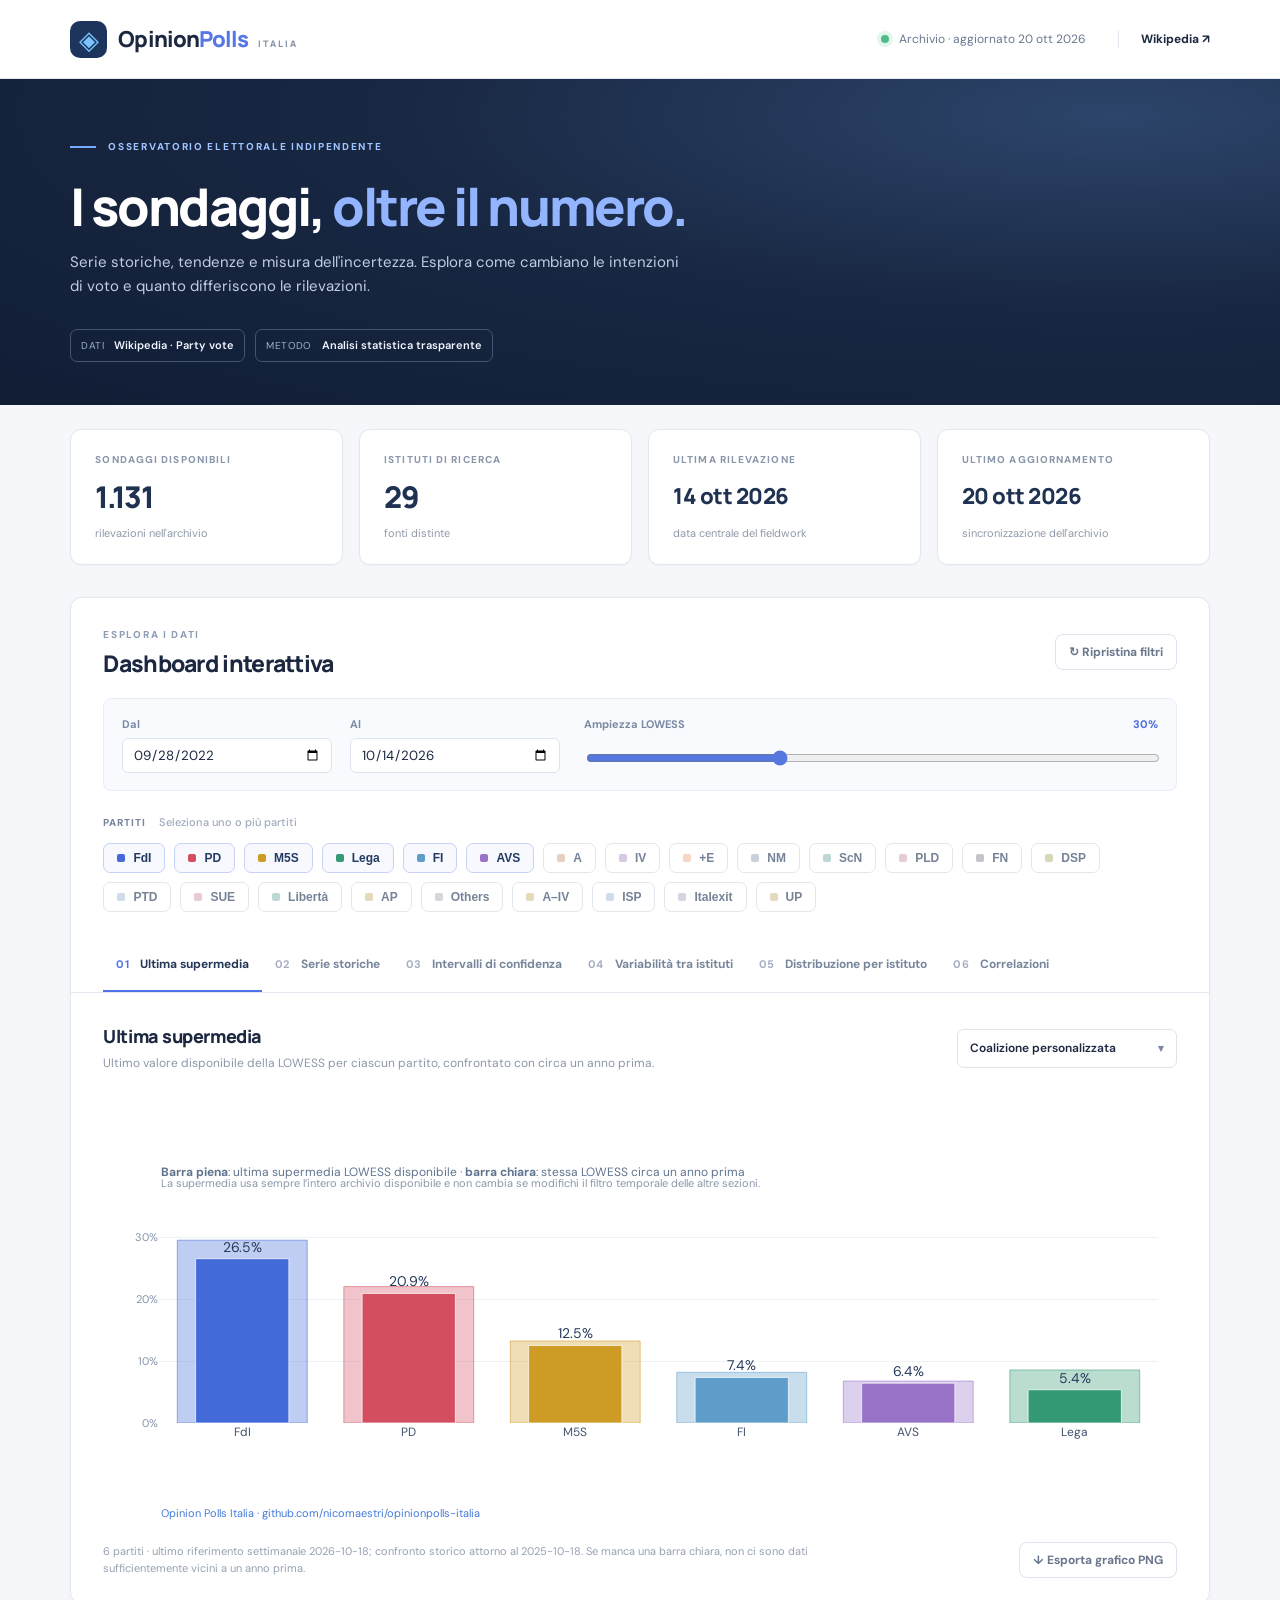
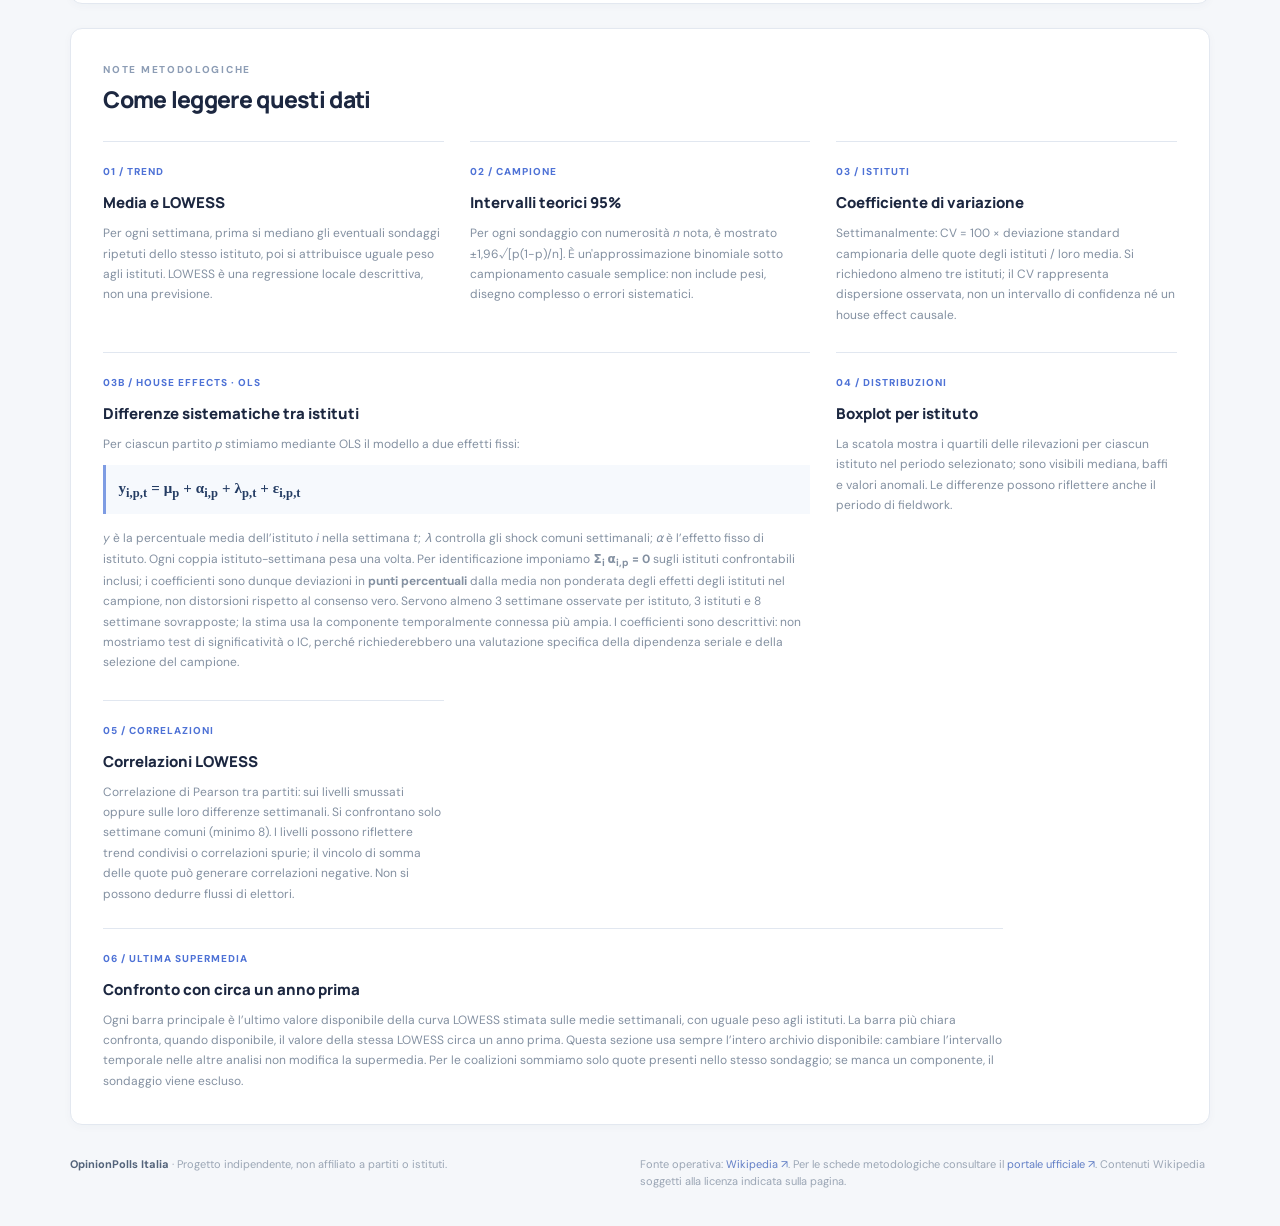
==== commit 7b2b2ca9: "Update v8 - Supermedia and coalition builder" ====
--- a/site/index.html
+++ b/site/index.html
@@ -40,21 +40,15 @@
           <div class="control-control control-slider"><label for="lowess-span">Ampiezza LOWESS <strong id="span-label">30%</strong></label><input id="lowess-span" type="range" min="10" max="70" step="5" value="30"></div>
         </div>
         <div class="party-section"><div class="minor-heading">PARTITI <span>Seleziona uno o più partiti</span></div><div id="party-filters" class="party-filters" role="group" aria-label="Filtra partiti"></div></div>
-        <div id="coalition-builder" class="coalition-builder" hidden>
-          <div class="coalition-copy"><strong>Coalizione personalizzata</strong><span>Somma le quote dei partiti scelti nello stesso sondaggio. Non sostituisce i valori mancanti con zero.</span></div>
-          <label class="coalition-input-label" for="coalition-name">Nome <input id="coalition-name" type="text" maxlength="48" value="Coalizione personalizzata" aria-label="Nome della coalizione"></label>
-          <button type="button" id="coalition-toggle" class="coalition-toggle">Crea coalizione dai partiti selezionati</button>
-          <div id="coalition-members" class="coalition-members"></div>
+                <div class="nav-wrapper" role="tablist" aria-label="Sezione di analisi">
+          <button class="tab active" role="tab" aria-selected="true" data-tab="super">01 <span>Ultima supermedia</span></button>
+          <button class="tab" role="tab" aria-selected="false" data-tab="trend">02 <span>Serie storiche</span></button>
+          <button class="tab" role="tab" aria-selected="false" data-tab="ci">03 <span>Intervalli di confidenza</span></button>
+          <button class="tab" role="tab" aria-selected="false" data-tab="cv">04 <span>Variabilità tra istituti</span></button>
+          <button class="tab" role="tab" aria-selected="false" data-tab="box">05 <span>Distribuzione per istituto</span></button>
+          <button class="tab" role="tab" aria-selected="false" data-tab="corr">06 <span>Correlazioni</span></button>
         </div>
-        <div class="nav-wrapper" role="tablist" aria-label="Sezione di analisi">
-          <button class="tab active" role="tab" aria-selected="true" data-tab="trend">01 <span>Serie storiche</span></button>
-          <button class="tab" role="tab" aria-selected="false" data-tab="ci">02 <span>Intervalli di confidenza</span></button>
-          <button class="tab" role="tab" aria-selected="false" data-tab="cv">03 <span>Variabilità tra istituti</span></button>
-          <button class="tab" role="tab" aria-selected="false" data-tab="box">04 <span>Distribuzione per istituto</span></button>
-          <button class="tab" role="tab" aria-selected="false" data-tab="corr">05 <span>Correlazioni</span></button>
-          <button class="tab" role="tab" aria-selected="false" data-tab="super">06 <span>Ultima supermedia</span></button>
-        </div>
-        <div class="chart-heading"><div><h3 id="chart-title">Trend delle intenzioni di voto</h3><p id="chart-description">Media settimanale con eguale peso per istituto e curva di regressione LOWESS.</p></div><div id="chart-tools"></div></div>
+        <div class="chart-heading"><div><h3 id="chart-title">Ultima supermedia</h3><p id="chart-description">Ultimo valore disponibile della LOWESS per ciascun partito, confrontato con circa un anno prima.</p></div><div id="chart-tools"></div></div>
         <div id="chart-insight" class="chart-insight" hidden></div>
         <div class="plot-wrap"><div id="chart" role="img" aria-label="Grafico interattivo dei sondaggi"></div><div id="empty-state" class="empty-state" hidden>Nessun dato disponibile con questi filtri. Prova ad ampliare l'intervallo o selezionare altri partiti.</div></div>
         <div class="chart-footer"><span id="chart-summary"></span><button type="button" class="export-button" id="export-chart">↓ Esporta grafico PNG</button></div>
@@ -62,7 +56,7 @@
 
       <section class="methodology" aria-labelledby="methods-title"><div class="overline">NOTE METODOLOGICHE</div><h2 id="methods-title">Come leggere questi dati</h2>
         <div class="notes-grid"><article><span class="note-index">01 / TREND</span><h3>Media e LOWESS</h3><p>Per ogni settimana, prima si mediano gli eventuali sondaggi ripetuti dello stesso istituto, poi si attribuisce uguale peso agli istituti. LOWESS è una regressione locale descrittiva, non una previsione.</p></article><article><span class="note-index">02 / CAMPIONE</span><h3>Intervalli teorici 95%</h3><p>Per ogni sondaggio con numerosità <em>n</em> nota, è mostrato ±1,96√[p(1−p)/n]. È un'approssimazione binomiale sotto campionamento casuale semplice: non include pesi, disegno complesso o errori sistematici.</p></article><article><span class="note-index">03 / ISTITUTI</span><h3>Coefficiente di variazione</h3><p>Settimanalmente: CV = 100 × deviazione standard campionaria delle quote degli istituti / loro media. Si richiedono almeno tre istituti; il CV rappresenta dispersione osservata, non un intervallo di confidenza né un house effect causale.</p></article><article><span class="note-index">03B / HOUSE EFFECTS · OLS</span><h3>Differenze sistematiche tra istituti</h3><p>Per ciascun partito <em>p</em> stimiamo mediante OLS il modello a due effetti fissi:</p><div class="equation" aria-label="y i p t uguale mu p più alfa i p più lambda p t più epsilon i p t">y<sub>i,p,t</sub> = μ<sub>p</sub> + α<sub>i,p</sub> + λ<sub>p,t</sub> + ε<sub>i,p,t</sub></div><p><em>y</em> è la percentuale media dell’istituto <em>i</em> nella settimana <em>t</em>; <em>λ</em> controlla gli shock comuni settimanali; <em>α</em> è l’effetto fisso di istituto. Ogni coppia istituto-settimana pesa una volta. Per identificazione imponiamo <strong>Σ<sub>i</sub> α<sub>i,p</sub> = 0</strong> sugli istituti confrontabili inclusi; i coefficienti sono dunque deviazioni in <strong>punti percentuali</strong> dalla media non ponderata degli effetti degli istituti nel campione, non distorsioni rispetto al consenso vero. Servono almeno 3 settimane osservate per istituto, 3 istituti e 8 settimane sovrapposte; la stima usa la componente temporalmente connessa più ampia. I coefficienti sono descrittivi: non mostriamo test di significatività o IC, perché richiederebbero una valutazione specifica della dipendenza seriale e della selezione del campione.</p></article><article><span class="note-index">04 / DISTRIBUZIONI</span><h3>Boxplot per istituto</h3><p>La scatola mostra i quartili delle rilevazioni per ciascun istituto nel periodo selezionato; sono visibili mediana, baffi e valori anomali. Le differenze possono riflettere anche il periodo di fieldwork.</p></article><article><span class="note-index">05 / CORRELAZIONI</span><h3>Correlazioni LOWESS</h3><p>Correlazione di Pearson tra partiti: sui livelli smussati oppure sulle loro differenze settimanali. Si confrontano solo settimane comuni (minimo 8). I livelli possono riflettere trend condivisi o correlazioni spurie; il vincolo di somma delle quote può generare correlazioni negative. Non si possono dedurre flussi di elettori.</p></article></div>
-        <div class="notes-grid notes-grid-extended"><article><span class="note-index">06 / ULTIMA SUPERMEDIA</span><h3>Confronto con 30 giorni prima</h3><p>Ogni barra principale è l’ultimo valore della curva LOWESS stimata sulle medie settimanali, con uguale peso agli istituti. La barra sbiadita è una LOWESS calcolata usando solo le settimane fino a circa 30 giorni prima. Sono stime descrittive ricalcolate sull'archivio, non previsioni né necessariamente i valori effettivamente pubblicati allora. Per le coalizioni sommiamo solo quote presenti nello stesso sondaggio; se manca un componente, il sondaggio viene escluso.</p></article></div>
+        <div class="notes-grid notes-grid-extended"><article><span class="note-index">06 / ULTIMA SUPERMEDIA</span><h3>Confronto con circa un anno prima</h3><p>Ogni barra principale è l’ultimo valore disponibile della curva LOWESS stimata sulle medie settimanali, con uguale peso agli istituti. La barra più chiara confronta, quando disponibile, il valore della stessa LOWESS circa un anno prima. Questa sezione usa sempre l’intero archivio disponibile: cambiare l’intervallo temporale nelle altre analisi non modifica la supermedia. Per le coalizioni sommiamo solo quote presenti nello stesso sondaggio; se manca un componente, il sondaggio viene escluso.</p></article></div>
       </section>
     </main>
     <footer><div><strong>OpinionPolls Italia</strong> · Progetto indipendente, non affiliato a partiti o istituti.</div><div>Fonte operativa: <a href="https://en.wikipedia.org/wiki/Opinion_polling_for_the_next_Italian_general_election" target="_blank" rel="noopener noreferrer">Wikipedia ↗</a>. Per le schede metodologiche consultare il <a href="https://www.sondaggipoliticoelettorali.it/" target="_blank" rel="noopener noreferrer">portale ufficiale ↗</a>. Contenuti Wikipedia soggetti alla licenza indicata sulla pagina.</div></footer>
--- a/site/assets/style.css
+++ b/site/assets/style.css
@@ -84,3 +84,21 @@
 .notes-grid-extended{margin-top:24px;grid-template-columns:1fr}
 .notes-grid-extended article{max-width:900px}
 @media(max-width:680px){.coalition-builder{margin:0 16px 17px;padding:12px;gap:9px}.coalition-copy{flex-basis:100%}.coalition-input-label{width:100%;justify-content:space-between}.coalition-input-label input{flex:1;min-width:0;max-width:none}.coalition-toggle{width:100%}.chart-insight{margin:12px 16px 0;padding:9px 11px;font-size:11px}}
+
+
+/* v8: coalition dropdown next to chart tools */
+.coalition-dropdown{position:relative;min-width:220px}
+.coalition-dropdown summary{list-style:none;cursor:pointer;border:1px solid #dce3eb;background:#fff;border-radius:7px;padding:9px 12px;color:var(--ink);font:600 12px 'DM Sans',sans-serif;min-height:39px;display:flex;align-items:center;justify-content:space-between}
+.coalition-dropdown summary::-webkit-details-marker{display:none}
+.coalition-dropdown summary::after{content:'▾';font-size:11px;color:#7b8aa1;margin-left:10px}
+.coalition-dropdown[open] summary{border-color:#bfcde5;box-shadow:0 4px 16px #1e345512}
+.coalition-dropdown-panel{position:absolute;right:0;top:calc(100% + 8px);z-index:20;width:min(360px,88vw);background:#fff;border:1px solid #dce3eb;border-radius:10px;box-shadow:0 10px 30px #1f35531a;padding:12px}
+.coalition-note{font-size:11px;line-height:1.45;color:#71849c;margin-bottom:10px}
+.coalition-name-inline{display:flex;flex-direction:column;gap:6px;font-size:11px;font-weight:700;color:#677891;margin-bottom:10px}
+.coalition-name-inline input{height:36px;padding:0 10px;border:1px solid #d5e0f0;border-radius:7px;font:600 12px 'DM Sans',sans-serif;color:#263a56;background:white}
+.coalition-checklist{display:grid;grid-template-columns:repeat(2,minmax(0,1fr));gap:7px;max-height:220px;overflow:auto;padding-right:2px}
+.coalition-check{display:flex;align-items:center;gap:8px;font-size:12px;color:#304764;background:#f8fbff;border:1px solid #e7edf7;border-radius:8px;padding:7px 8px}
+.coalition-check input{margin:0}.coalition-check .swatch{width:10px;height:10px;border-radius:2px;display:inline-block}
+.coalition-actions{display:flex;flex-direction:column;gap:9px;margin-top:12px}
+.coalition-status{font-size:11px;color:#71849c;line-height:1.45}
+@media(max-width:680px){.coalition-dropdown{width:100%}.coalition-dropdown summary{width:100%}.coalition-dropdown-panel{left:0;right:auto;width:100%}.coalition-checklist{grid-template-columns:1fr}}
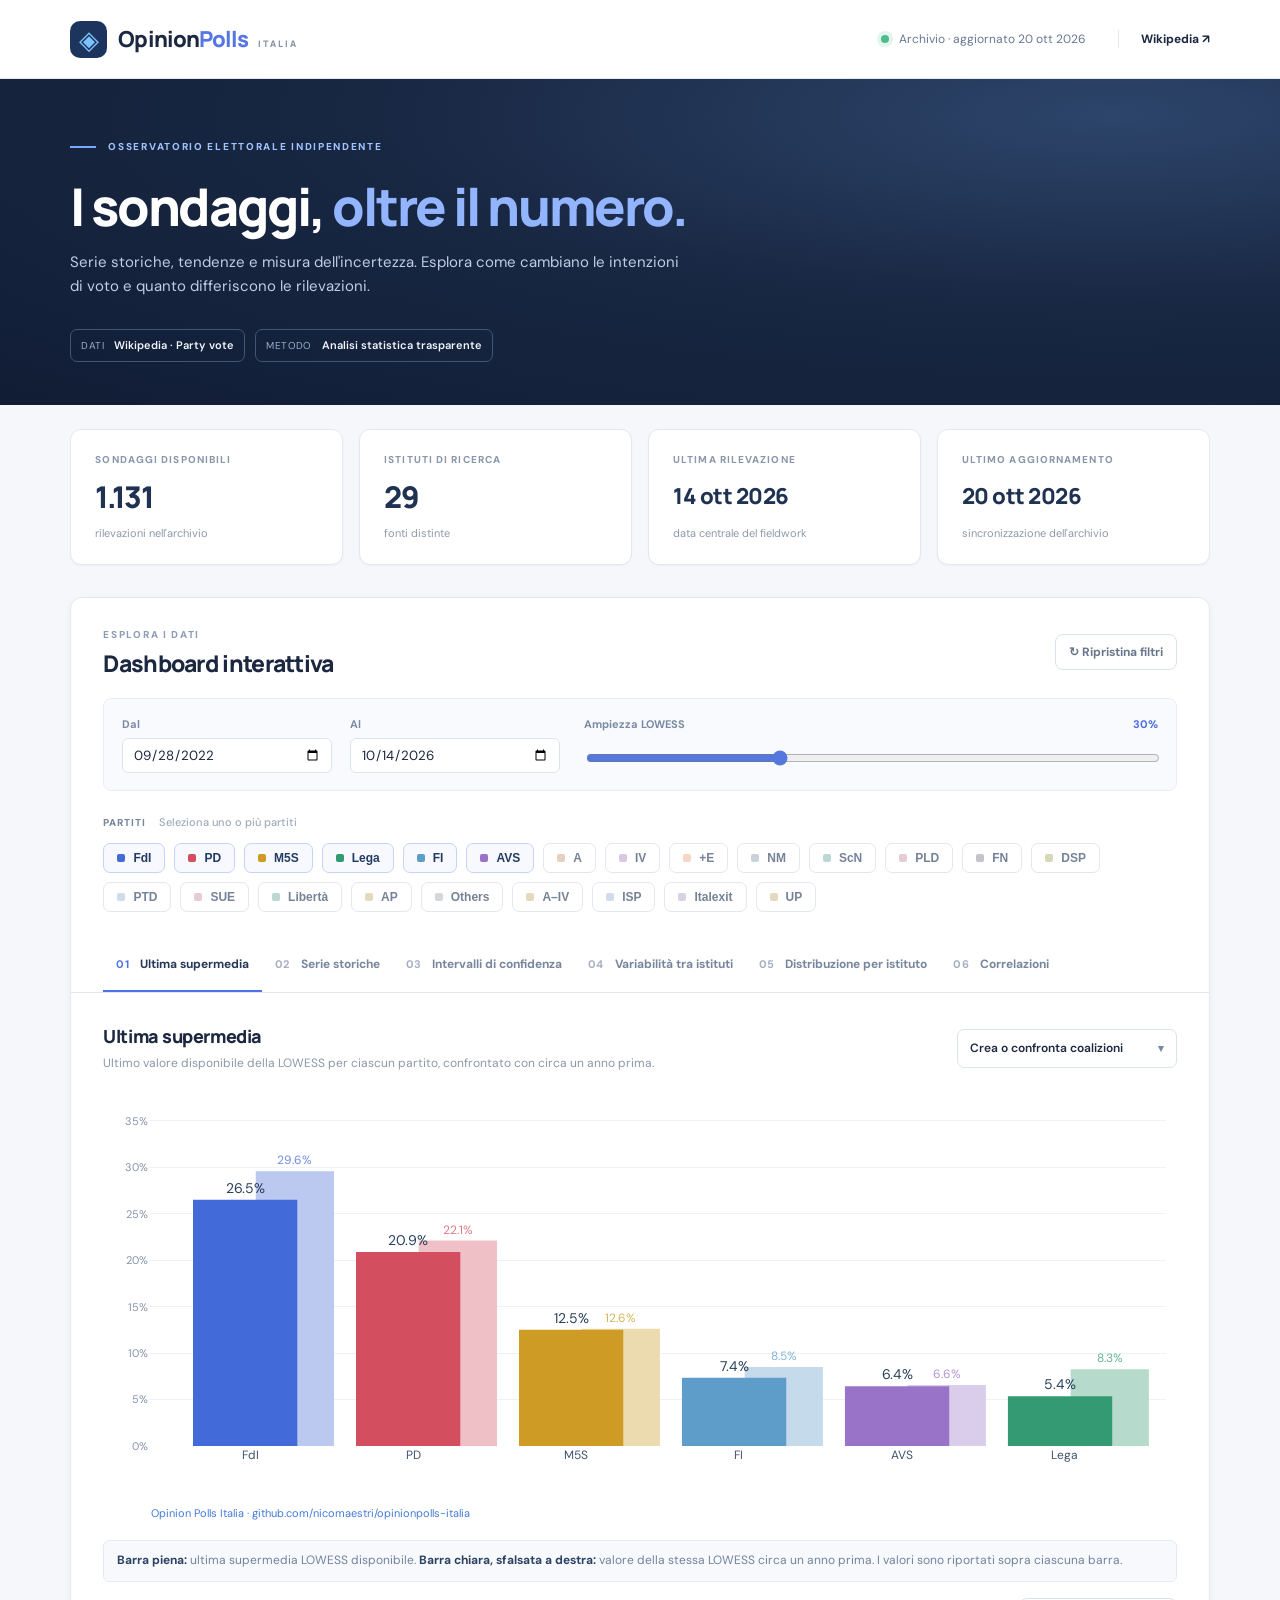
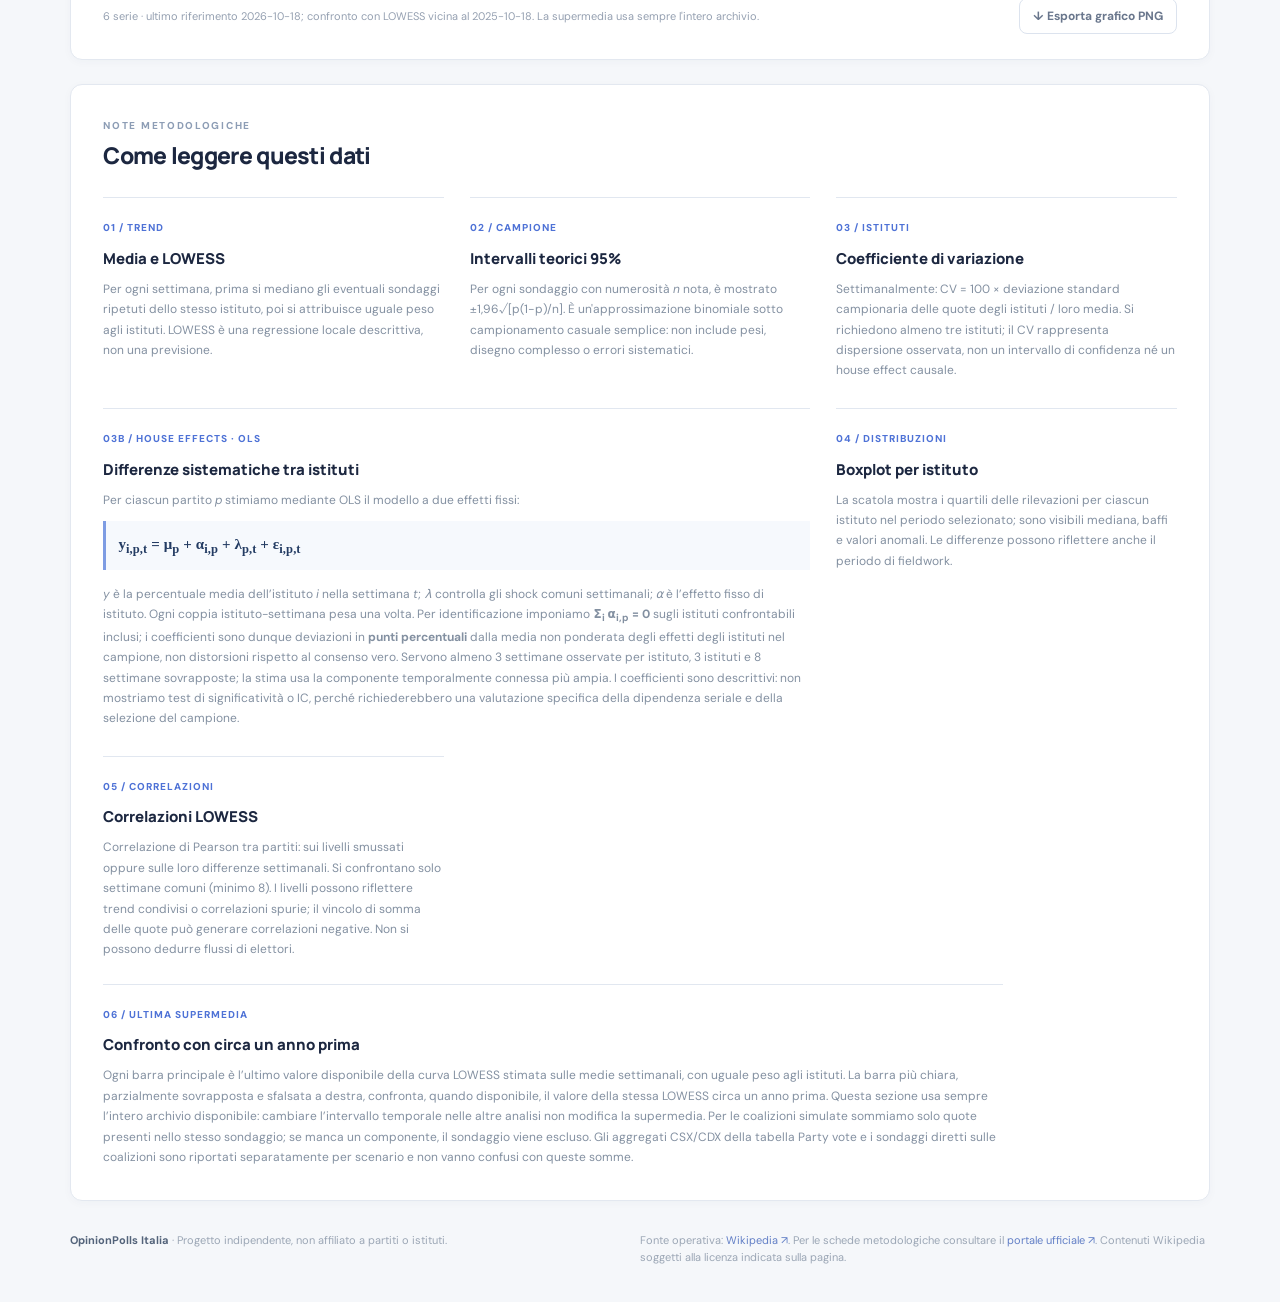
==== commit 27f520dc: "Update v9 - Coalition interface and supermedia improvements" ====
--- a/site/index.html
+++ b/site/index.html
@@ -51,12 +51,13 @@
         <div class="chart-heading"><div><h3 id="chart-title">Ultima supermedia</h3><p id="chart-description">Ultimo valore disponibile della LOWESS per ciascun partito, confrontato con circa un anno prima.</p></div><div id="chart-tools"></div></div>
         <div id="chart-insight" class="chart-insight" hidden></div>
         <div class="plot-wrap"><div id="chart" role="img" aria-label="Grafico interattivo dei sondaggi"></div><div id="empty-state" class="empty-state" hidden>Nessun dato disponibile con questi filtri. Prova ad ampliare l'intervallo o selezionare altri partiti.</div></div>
+        <div id="super-caption" class="super-caption" hidden><strong>Barra piena:</strong> ultima supermedia LOWESS disponibile. <strong>Barra chiara, sfalsata a destra:</strong> valore della stessa LOWESS circa un anno prima. I valori sono riportati sopra ciascuna barra.</div>
         <div class="chart-footer"><span id="chart-summary"></span><button type="button" class="export-button" id="export-chart">↓ Esporta grafico PNG</button></div>
       </section>
 
       <section class="methodology" aria-labelledby="methods-title"><div class="overline">NOTE METODOLOGICHE</div><h2 id="methods-title">Come leggere questi dati</h2>
         <div class="notes-grid"><article><span class="note-index">01 / TREND</span><h3>Media e LOWESS</h3><p>Per ogni settimana, prima si mediano gli eventuali sondaggi ripetuti dello stesso istituto, poi si attribuisce uguale peso agli istituti. LOWESS è una regressione locale descrittiva, non una previsione.</p></article><article><span class="note-index">02 / CAMPIONE</span><h3>Intervalli teorici 95%</h3><p>Per ogni sondaggio con numerosità <em>n</em> nota, è mostrato ±1,96√[p(1−p)/n]. È un'approssimazione binomiale sotto campionamento casuale semplice: non include pesi, disegno complesso o errori sistematici.</p></article><article><span class="note-index">03 / ISTITUTI</span><h3>Coefficiente di variazione</h3><p>Settimanalmente: CV = 100 × deviazione standard campionaria delle quote degli istituti / loro media. Si richiedono almeno tre istituti; il CV rappresenta dispersione osservata, non un intervallo di confidenza né un house effect causale.</p></article><article><span class="note-index">03B / HOUSE EFFECTS · OLS</span><h3>Differenze sistematiche tra istituti</h3><p>Per ciascun partito <em>p</em> stimiamo mediante OLS il modello a due effetti fissi:</p><div class="equation" aria-label="y i p t uguale mu p più alfa i p più lambda p t più epsilon i p t">y<sub>i,p,t</sub> = μ<sub>p</sub> + α<sub>i,p</sub> + λ<sub>p,t</sub> + ε<sub>i,p,t</sub></div><p><em>y</em> è la percentuale media dell’istituto <em>i</em> nella settimana <em>t</em>; <em>λ</em> controlla gli shock comuni settimanali; <em>α</em> è l’effetto fisso di istituto. Ogni coppia istituto-settimana pesa una volta. Per identificazione imponiamo <strong>Σ<sub>i</sub> α<sub>i,p</sub> = 0</strong> sugli istituti confrontabili inclusi; i coefficienti sono dunque deviazioni in <strong>punti percentuali</strong> dalla media non ponderata degli effetti degli istituti nel campione, non distorsioni rispetto al consenso vero. Servono almeno 3 settimane osservate per istituto, 3 istituti e 8 settimane sovrapposte; la stima usa la componente temporalmente connessa più ampia. I coefficienti sono descrittivi: non mostriamo test di significatività o IC, perché richiederebbero una valutazione specifica della dipendenza seriale e della selezione del campione.</p></article><article><span class="note-index">04 / DISTRIBUZIONI</span><h3>Boxplot per istituto</h3><p>La scatola mostra i quartili delle rilevazioni per ciascun istituto nel periodo selezionato; sono visibili mediana, baffi e valori anomali. Le differenze possono riflettere anche il periodo di fieldwork.</p></article><article><span class="note-index">05 / CORRELAZIONI</span><h3>Correlazioni LOWESS</h3><p>Correlazione di Pearson tra partiti: sui livelli smussati oppure sulle loro differenze settimanali. Si confrontano solo settimane comuni (minimo 8). I livelli possono riflettere trend condivisi o correlazioni spurie; il vincolo di somma delle quote può generare correlazioni negative. Non si possono dedurre flussi di elettori.</p></article></div>
-        <div class="notes-grid notes-grid-extended"><article><span class="note-index">06 / ULTIMA SUPERMEDIA</span><h3>Confronto con circa un anno prima</h3><p>Ogni barra principale è l’ultimo valore disponibile della curva LOWESS stimata sulle medie settimanali, con uguale peso agli istituti. La barra più chiara confronta, quando disponibile, il valore della stessa LOWESS circa un anno prima. Questa sezione usa sempre l’intero archivio disponibile: cambiare l’intervallo temporale nelle altre analisi non modifica la supermedia. Per le coalizioni sommiamo solo quote presenti nello stesso sondaggio; se manca un componente, il sondaggio viene escluso.</p></article></div>
+        <div class="notes-grid notes-grid-extended"><article><span class="note-index">06 / ULTIMA SUPERMEDIA</span><h3>Confronto con circa un anno prima</h3><p>Ogni barra principale è l’ultimo valore disponibile della curva LOWESS stimata sulle medie settimanali, con uguale peso agli istituti. La barra più chiara, parzialmente sovrapposta e sfalsata a destra, confronta, quando disponibile, il valore della stessa LOWESS circa un anno prima. Questa sezione usa sempre l’intero archivio disponibile: cambiare l’intervallo temporale nelle altre analisi non modifica la supermedia. Per le coalizioni simulate sommiamo solo quote presenti nello stesso sondaggio; se manca un componente, il sondaggio viene escluso. Gli aggregati CSX/CDX della tabella Party vote e i sondaggi diretti sulle coalizioni sono riportati separatamente per scenario e non vanno confusi con queste somme.</p></article></div>
       </section>
     </main>
     <footer><div><strong>OpinionPolls Italia</strong> · Progetto indipendente, non affiliato a partiti o istituti.</div><div>Fonte operativa: <a href="https://en.wikipedia.org/wiki/Opinion_polling_for_the_next_Italian_general_election" target="_blank" rel="noopener noreferrer">Wikipedia ↗</a>. Per le schede metodologiche consultare il <a href="https://www.sondaggipoliticoelettorali.it/" target="_blank" rel="noopener noreferrer">portale ufficiale ↗</a>. Contenuti Wikipedia soggetti alla licenza indicata sulla pagina.</div></footer>
--- a/site/assets/style.css
+++ b/site/assets/style.css
@@ -102,3 +102,20 @@
 .coalition-actions{display:flex;flex-direction:column;gap:9px;margin-top:12px}
 .coalition-status{font-size:11px;color:#71849c;line-height:1.45}
 @media(max-width:680px){.coalition-dropdown{width:100%}.coalition-dropdown summary{width:100%}.coalition-dropdown-panel{left:0;right:auto;width:100%}.coalition-checklist{grid-template-columns:1fr}}
+
+/* v9: compact headline and clearly explained comparison BELOW the plot */
+#super-caption[hidden]{display:none!important}
+.super-caption{font-size:12px;line-height:1.65;color:#71829b;margin:0 32px 14px;padding:10px 13px;background:#f7f9fd;border:1px solid #e5ebf5;border-radius:6px}
+.super-caption strong{color:#2c4262}
+.coalition-dropdown-panel{width:min(410px,89vw);max-height:min(68vh,610px);overflow:auto}
+.coalition-mode-options select,.coalition-reported select{width:100%;min-height:38px;border:1px solid #d5e0f0;border-radius:7px;background:#fff;color:#263a56;padding:6px;font:600 12px 'DM Sans',sans-serif}
+.coalition-mode-options{margin-bottom:11px}
+.coalition-presets{display:flex;flex-wrap:wrap;gap:7px;margin:0 0 11px}
+.coalition-preset,.coalition-secondary{cursor:pointer;border:1px solid #bdcee7;color:#375d90;background:#f0f5fc;border-radius:7px;padding:7px 10px;font:700 11px 'DM Sans',sans-serif}
+.coalition-checklist{max-height:190px;overflow:auto;overscroll-behavior:contain}
+.coalition-check{cursor:pointer;user-select:none}
+.coalition-check:has(input:checked){border-color:#afc7ec;background:#edf4ff}
+.coalition-actions{display:grid;grid-template-columns:1fr 1fr;align-items:center;gap:8px}
+.coalition-toggle{min-height:36px}
+.coalition-reported[hidden],.coalition-custom[hidden]{display:none!important}
+@media(max-width:680px){.super-caption{margin:0 16px 12px;font-size:11px}.coalition-dropdown-panel{width:100%;max-height:60vh}.coalition-actions{grid-template-columns:1fr}}
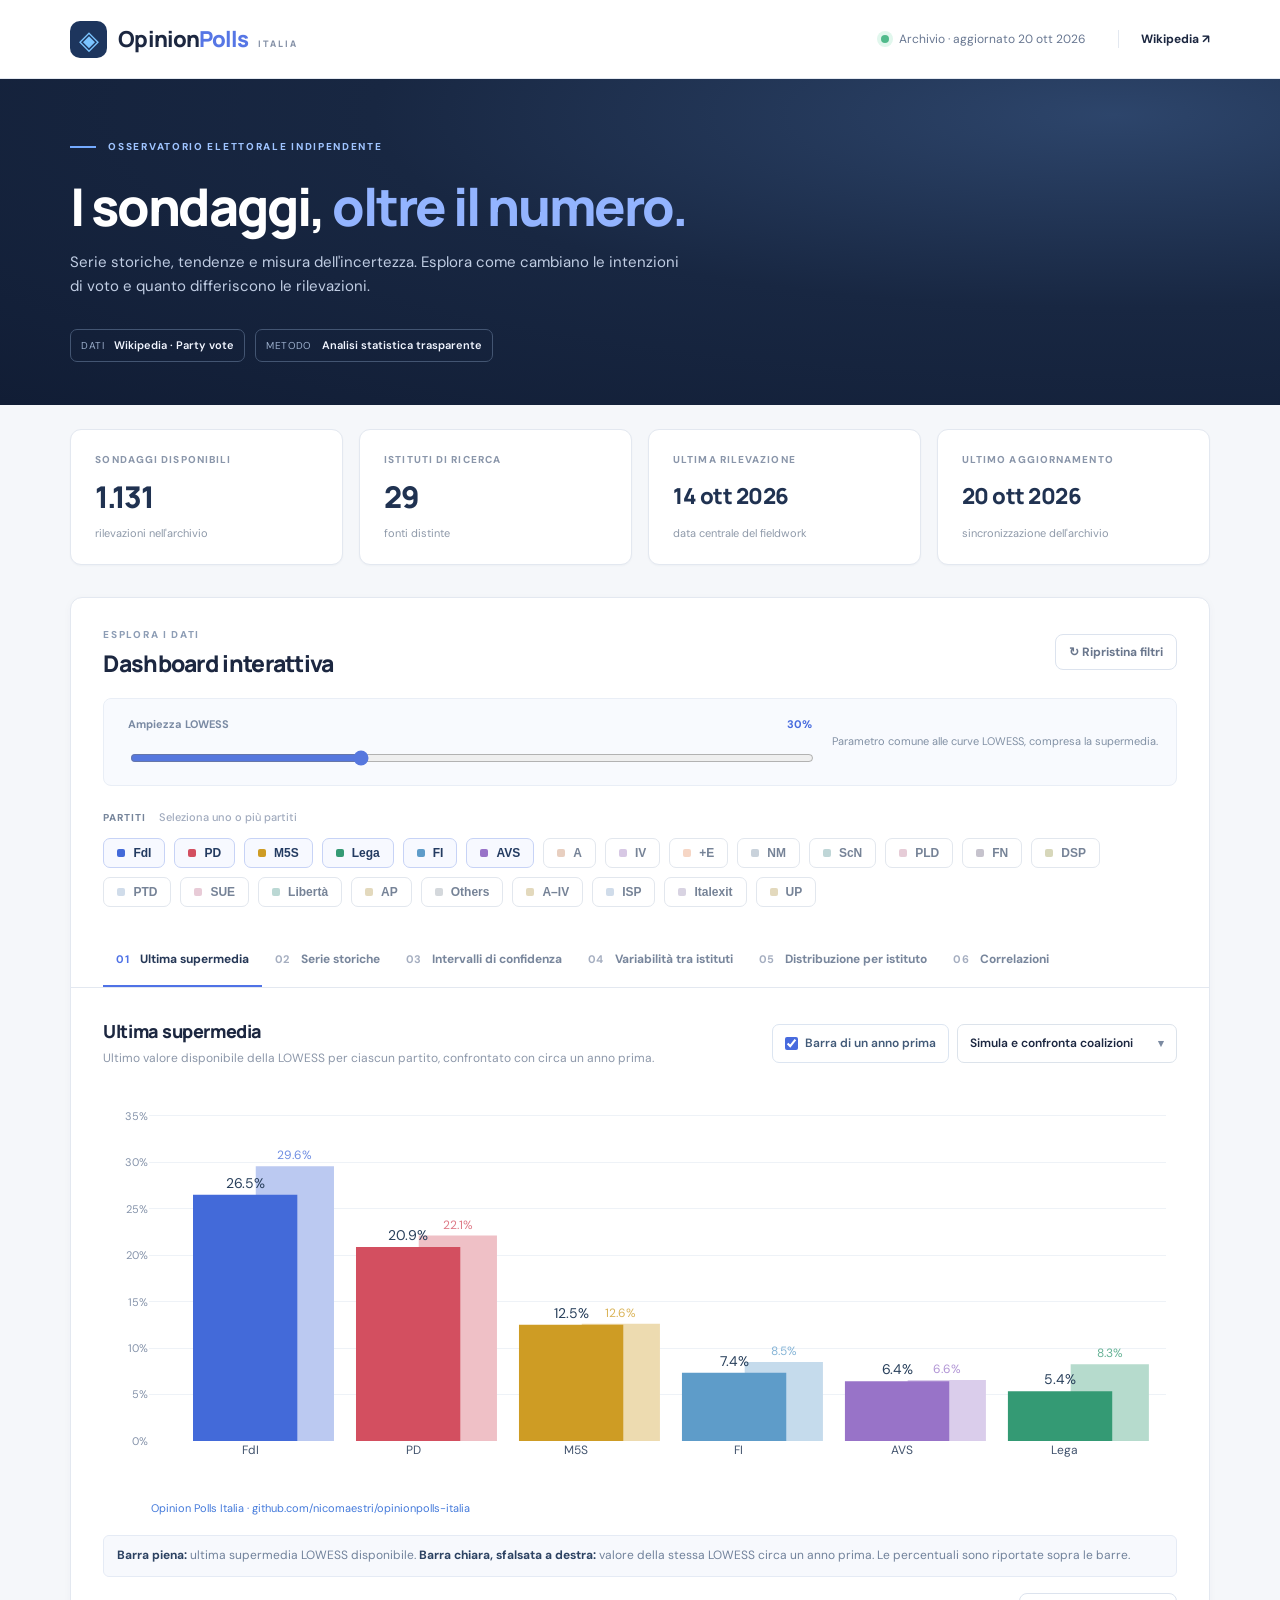
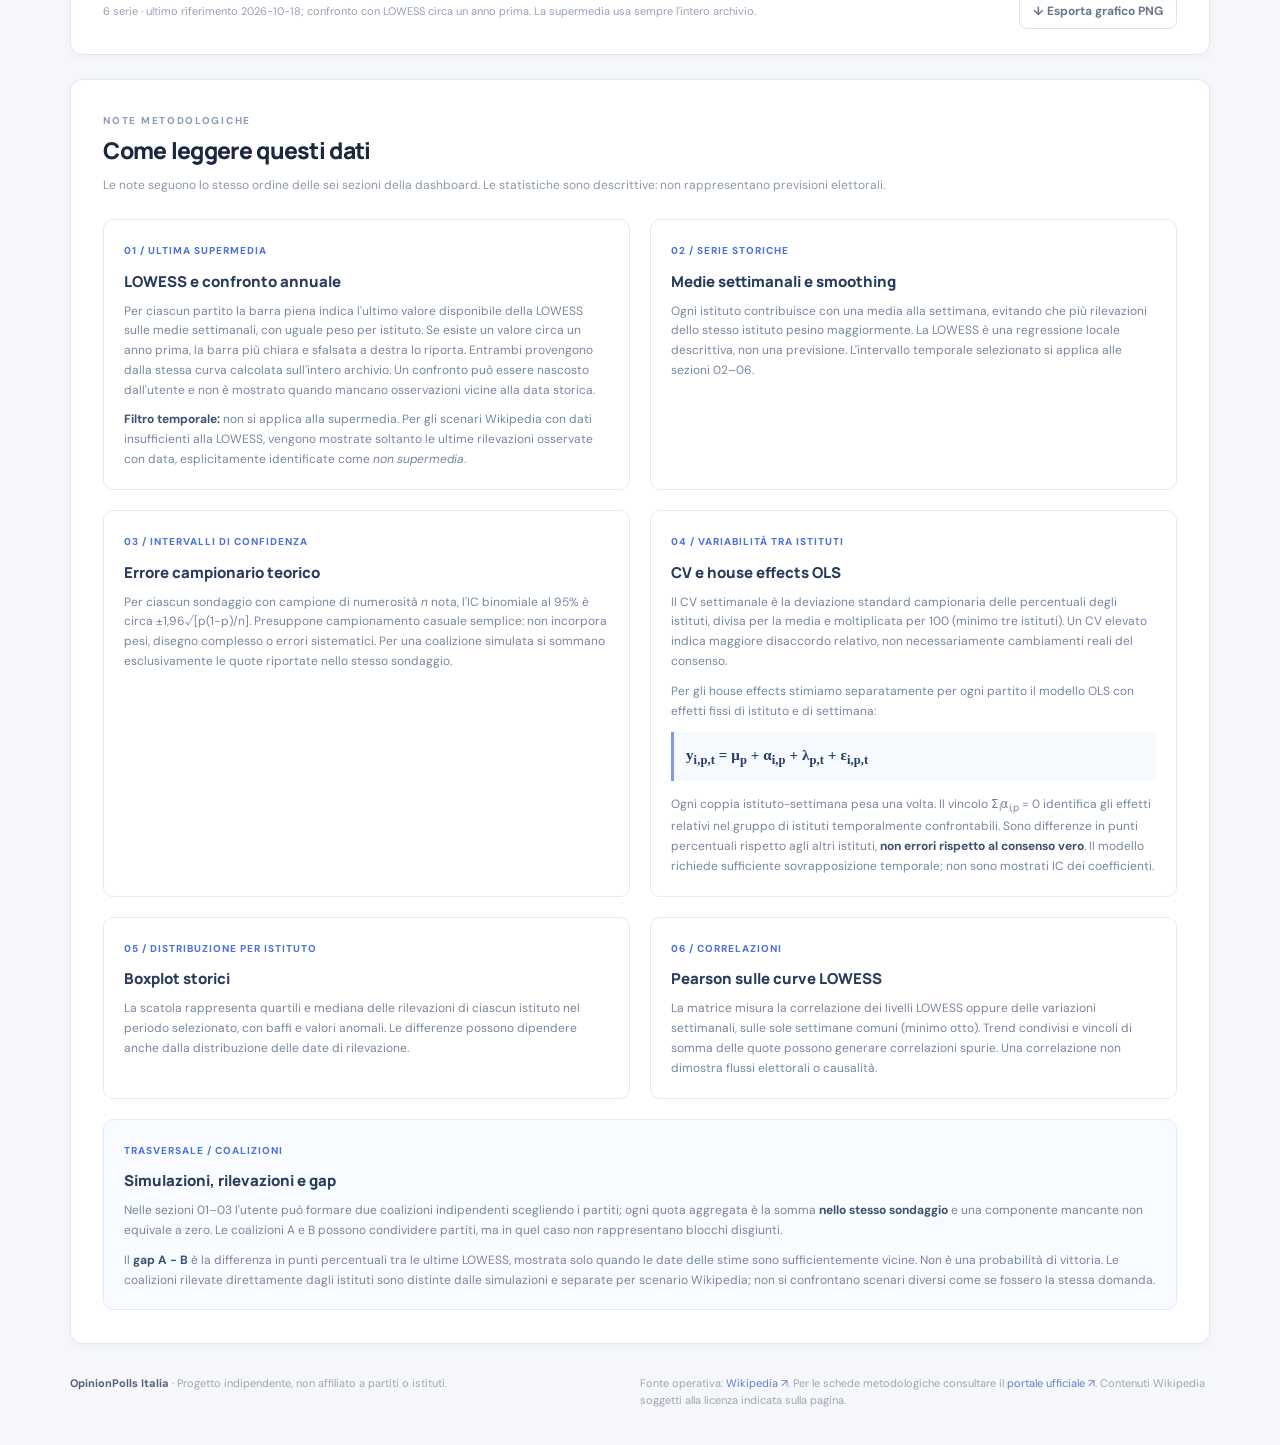
==== commit 188cc9e6: "Update v10 - Coalition comparison, gap and historical filters" ====
--- a/site/index.html
+++ b/site/index.html
@@ -34,10 +34,9 @@
 
       <section class="workbench" aria-label="Esplora i sondaggi">
         <div class="panel-header"><div><div class="overline">ESPLORA I DATI</div><h2>Dashboard interattiva</h2></div><button id="reset-filters" class="reset-button" type="button">↻ Ripristina filtri</button></div>
-        <div class="controls">
-          <div class="control-control"><label for="date-from">Dal</label><input id="date-from" type="date"></div>
-          <div class="control-control"><label for="date-to">Al</label><input id="date-to" type="date"></div>
+        <div class="controls smoothing-controls">
           <div class="control-control control-slider"><label for="lowess-span">Ampiezza LOWESS <strong id="span-label">30%</strong></label><input id="lowess-span" type="range" min="10" max="70" step="5" value="30"></div>
+          <span class="control-explanation">Parametro comune alle curve LOWESS, compresa la supermedia.</span>
         </div>
         <div class="party-section"><div class="minor-heading">PARTITI <span>Seleziona uno o più partiti</span></div><div id="party-filters" class="party-filters" role="group" aria-label="Filtra partiti"></div></div>
                 <div class="nav-wrapper" role="tablist" aria-label="Sezione di analisi">
@@ -48,16 +47,51 @@
           <button class="tab" role="tab" aria-selected="false" data-tab="box">05 <span>Distribuzione per istituto</span></button>
           <button class="tab" role="tab" aria-selected="false" data-tab="corr">06 <span>Correlazioni</span></button>
         </div>
+        <div class="historical-date-controls" id="historical-date-controls" hidden>
+          <div class="control-control"><label for="date-from">Dal</label><input id="date-from" type="date"></div>
+          <div class="control-control"><label for="date-to">Al</label><input id="date-to" type="date"></div>
+          <p>Periodo delle analisi storiche: vale per Serie storiche, IC, Variabilità, Distribuzioni e Correlazioni. <strong>Non modifica l’Ultima supermedia.</strong></p>
+        </div>
         <div class="chart-heading"><div><h3 id="chart-title">Ultima supermedia</h3><p id="chart-description">Ultimo valore disponibile della LOWESS per ciascun partito, confrontato con circa un anno prima.</p></div><div id="chart-tools"></div></div>
         <div id="chart-insight" class="chart-insight" hidden></div>
         <div class="plot-wrap"><div id="chart" role="img" aria-label="Grafico interattivo dei sondaggi"></div><div id="empty-state" class="empty-state" hidden>Nessun dato disponibile con questi filtri. Prova ad ampliare l'intervallo o selezionare altri partiti.</div></div>
+        <div id="coalition-gap" class="coalition-gap" hidden></div>
         <div id="super-caption" class="super-caption" hidden><strong>Barra piena:</strong> ultima supermedia LOWESS disponibile. <strong>Barra chiara, sfalsata a destra:</strong> valore della stessa LOWESS circa un anno prima. I valori sono riportati sopra ciascuna barra.</div>
         <div class="chart-footer"><span id="chart-summary"></span><button type="button" class="export-button" id="export-chart">↓ Esporta grafico PNG</button></div>
       </section>
 
-      <section class="methodology" aria-labelledby="methods-title"><div class="overline">NOTE METODOLOGICHE</div><h2 id="methods-title">Come leggere questi dati</h2>
-        <div class="notes-grid"><article><span class="note-index">01 / TREND</span><h3>Media e LOWESS</h3><p>Per ogni settimana, prima si mediano gli eventuali sondaggi ripetuti dello stesso istituto, poi si attribuisce uguale peso agli istituti. LOWESS è una regressione locale descrittiva, non una previsione.</p></article><article><span class="note-index">02 / CAMPIONE</span><h3>Intervalli teorici 95%</h3><p>Per ogni sondaggio con numerosità <em>n</em> nota, è mostrato ±1,96√[p(1−p)/n]. È un'approssimazione binomiale sotto campionamento casuale semplice: non include pesi, disegno complesso o errori sistematici.</p></article><article><span class="note-index">03 / ISTITUTI</span><h3>Coefficiente di variazione</h3><p>Settimanalmente: CV = 100 × deviazione standard campionaria delle quote degli istituti / loro media. Si richiedono almeno tre istituti; il CV rappresenta dispersione osservata, non un intervallo di confidenza né un house effect causale.</p></article><article><span class="note-index">03B / HOUSE EFFECTS · OLS</span><h3>Differenze sistematiche tra istituti</h3><p>Per ciascun partito <em>p</em> stimiamo mediante OLS il modello a due effetti fissi:</p><div class="equation" aria-label="y i p t uguale mu p più alfa i p più lambda p t più epsilon i p t">y<sub>i,p,t</sub> = μ<sub>p</sub> + α<sub>i,p</sub> + λ<sub>p,t</sub> + ε<sub>i,p,t</sub></div><p><em>y</em> è la percentuale media dell’istituto <em>i</em> nella settimana <em>t</em>; <em>λ</em> controlla gli shock comuni settimanali; <em>α</em> è l’effetto fisso di istituto. Ogni coppia istituto-settimana pesa una volta. Per identificazione imponiamo <strong>Σ<sub>i</sub> α<sub>i,p</sub> = 0</strong> sugli istituti confrontabili inclusi; i coefficienti sono dunque deviazioni in <strong>punti percentuali</strong> dalla media non ponderata degli effetti degli istituti nel campione, non distorsioni rispetto al consenso vero. Servono almeno 3 settimane osservate per istituto, 3 istituti e 8 settimane sovrapposte; la stima usa la componente temporalmente connessa più ampia. I coefficienti sono descrittivi: non mostriamo test di significatività o IC, perché richiederebbero una valutazione specifica della dipendenza seriale e della selezione del campione.</p></article><article><span class="note-index">04 / DISTRIBUZIONI</span><h3>Boxplot per istituto</h3><p>La scatola mostra i quartili delle rilevazioni per ciascun istituto nel periodo selezionato; sono visibili mediana, baffi e valori anomali. Le differenze possono riflettere anche il periodo di fieldwork.</p></article><article><span class="note-index">05 / CORRELAZIONI</span><h3>Correlazioni LOWESS</h3><p>Correlazione di Pearson tra partiti: sui livelli smussati oppure sulle loro differenze settimanali. Si confrontano solo settimane comuni (minimo 8). I livelli possono riflettere trend condivisi o correlazioni spurie; il vincolo di somma delle quote può generare correlazioni negative. Non si possono dedurre flussi di elettori.</p></article></div>
-        <div class="notes-grid notes-grid-extended"><article><span class="note-index">06 / ULTIMA SUPERMEDIA</span><h3>Confronto con circa un anno prima</h3><p>Ogni barra principale è l’ultimo valore disponibile della curva LOWESS stimata sulle medie settimanali, con uguale peso agli istituti. La barra più chiara, parzialmente sovrapposta e sfalsata a destra, confronta, quando disponibile, il valore della stessa LOWESS circa un anno prima. Questa sezione usa sempre l’intero archivio disponibile: cambiare l’intervallo temporale nelle altre analisi non modifica la supermedia. Per le coalizioni simulate sommiamo solo quote presenti nello stesso sondaggio; se manca un componente, il sondaggio viene escluso. Gli aggregati CSX/CDX della tabella Party vote e i sondaggi diretti sulle coalizioni sono riportati separatamente per scenario e non vanno confusi con queste somme.</p></article></div>
+      <section class="methodology" aria-labelledby="methods-title">
+        <div class="overline">NOTE METODOLOGICHE</div>
+        <h2 id="methods-title">Come leggere questi dati</h2>
+        <p class="methods-intro">Le note seguono lo stesso ordine delle sei sezioni della dashboard. Le statistiche sono descrittive: non rappresentano previsioni elettorali.</p>
+        <div class="method-cards">
+          <article class="method-card"><span class="note-index">01 / ULTIMA SUPERMEDIA</span><h3>LOWESS e confronto annuale</h3>
+            <p>Per ciascun partito la barra piena indica l'ultimo valore disponibile della LOWESS sulle medie settimanali, con uguale peso per istituto. Se esiste un valore circa un anno prima, la barra più chiara e sfalsata a destra lo riporta. Entrambi provengono dalla stessa curva calcolata sull'intero archivio. Un confronto può essere nascosto dall'utente e non è mostrato quando mancano osservazioni vicine alla data storica.</p>
+            <p><strong>Filtro temporale:</strong> non si applica alla supermedia. Per gli scenari Wikipedia con dati insufficienti alla LOWESS, vengono mostrate soltanto le ultime rilevazioni osservate con data, esplicitamente identificate come <em>non supermedia</em>.</p>
+          </article>
+          <article class="method-card"><span class="note-index">02 / SERIE STORICHE</span><h3>Medie settimanali e smoothing</h3>
+            <p>Ogni istituto contribuisce con una media alla settimana, evitando che più rilevazioni dello stesso istituto pesino maggiormente. La LOWESS è una regressione locale descrittiva, non una previsione. L'intervallo temporale selezionato si applica alle sezioni 02–06.</p>
+          </article>
+          <article class="method-card"><span class="note-index">03 / INTERVALLI DI CONFIDENZA</span><h3>Errore campionario teorico</h3>
+            <p>Per ciascun sondaggio con campione di numerosità <em>n</em> nota, l'IC binomiale al 95% è circa ±1,96√[p(1−p)/n]. Presuppone campionamento casuale semplice: non incorpora pesi, disegno complesso o errori sistematici. Per una coalizione simulata si sommano esclusivamente le quote riportate nello stesso sondaggio.</p>
+          </article>
+          <article class="method-card"><span class="note-index">04 / VARIABILITÀ TRA ISTITUTI</span><h3>CV e house effects OLS</h3>
+            <p>Il CV settimanale è la deviazione standard campionaria delle percentuali degli istituti, divisa per la media e moltiplicata per 100 (minimo tre istituti). Un CV elevato indica maggiore disaccordo relativo, non necessariamente cambiamenti reali del consenso.</p>
+            <p>Per gli house effects stimiamo separatamente per ogni partito il modello OLS con effetti fissi di istituto e di settimana:</p>
+            <div class="equation" aria-label="y i p t uguale mu p più alfa i p più lambda p t più epsilon i p t">y<sub>i,p,t</sub> = μ<sub>p</sub> + α<sub>i,p</sub> + λ<sub>p,t</sub> + ε<sub>i,p,t</sub></div>
+            <p>Ogni coppia istituto-settimana pesa una volta. Il vincolo Σ<sub>i</sub>α<sub>i,p</sub> = 0 identifica gli effetti relativi nel gruppo di istituti temporalmente confrontabili. Sono differenze in punti percentuali rispetto agli altri istituti, <strong>non errori rispetto al consenso vero</strong>. Il modello richiede sufficiente sovrapposizione temporale; non sono mostrati IC dei coefficienti.</p>
+          </article>
+          <article class="method-card"><span class="note-index">05 / DISTRIBUZIONE PER ISTITUTO</span><h3>Boxplot storici</h3>
+            <p>La scatola rappresenta quartili e mediana delle rilevazioni di ciascun istituto nel periodo selezionato, con baffi e valori anomali. Le differenze possono dipendere anche dalla distribuzione delle date di rilevazione.</p>
+          </article>
+          <article class="method-card"><span class="note-index">06 / CORRELAZIONI</span><h3>Pearson sulle curve LOWESS</h3>
+            <p>La matrice misura la correlazione dei livelli LOWESS oppure delle variazioni settimanali, sulle sole settimane comuni (minimo otto). Trend condivisi e vincoli di somma delle quote possono generare correlazioni spurie. Una correlazione non dimostra flussi elettorali o causalità.</p>
+          </article>
+          <article class="method-card coalitions-method"><span class="note-index">TRASVERSALE / COALIZIONI</span><h3>Simulazioni, rilevazioni e gap</h3>
+            <p>Nelle sezioni 01–03 l'utente può formare due coalizioni indipendenti scegliendo i partiti; ogni quota aggregata è la somma <strong>nello stesso sondaggio</strong> e una componente mancante non equivale a zero. Le coalizioni A e B possono condividere partiti, ma in quel caso non rappresentano blocchi disgiunti.</p>
+            <p>Il <strong>gap A − B</strong> è la differenza in punti percentuali tra le ultime LOWESS, mostrata solo quando le date delle stime sono sufficientemente vicine. Non è una probabilità di vittoria. Le coalizioni rilevate direttamente dagli istituti sono distinte dalle simulazioni e separate per scenario Wikipedia; non si confrontano scenari diversi come se fossero la stessa domanda.</p>
+          </article>
+        </div>
       </section>
     </main>
     <footer><div><strong>OpinionPolls Italia</strong> · Progetto indipendente, non affiliato a partiti o istituti.</div><div>Fonte operativa: <a href="https://en.wikipedia.org/wiki/Opinion_polling_for_the_next_Italian_general_election" target="_blank" rel="noopener noreferrer">Wikipedia ↗</a>. Per le schede metodologiche consultare il <a href="https://www.sondaggipoliticoelettorali.it/" target="_blank" rel="noopener noreferrer">portale ufficiale ↗</a>. Contenuti Wikipedia soggetti alla licenza indicata sulla pagina.</div></footer>
--- a/site/assets/style.css
+++ b/site/assets/style.css
@@ -119,3 +119,34 @@
 .coalition-toggle{min-height:36px}
 .coalition-reported[hidden],.coalition-custom[hidden]{display:none!important}
 @media(max-width:680px){.super-caption{margin:0 16px 12px;font-size:11px}.coalition-dropdown-panel{width:100%;max-height:60vh}.coalition-actions{grid-template-columns:1fr}}
+
+/* v10: date filters are visible in analytical tabs 02–06, not in supermedia */
+.smoothing-controls{align-items:center;gap:20px}
+.smoothing-controls .control-slider{flex:1 1 240px}
+.control-explanation{font-size:11px;color:#8190a4;max-width:480px}
+.historical-date-controls{display:flex;align-items:end;gap:15px;margin:20px 32px 0;padding:14px 18px;background:#f8fafe;border:1px solid #e5ebf4;border-radius:8px}
+.historical-date-controls[hidden],.coalition-gap[hidden]{display:none!important}
+.historical-date-controls .control-control{flex:0 1 195px}
+.historical-date-controls p{font-size:11px;color:#7d8ba1;line-height:1.5;flex:1;margin:0 0 5px}
+.coalition-gap{margin:2px 32px 15px;border:1px solid #cadaed;border-left:3px solid #4976b7;background:#f6f9fd;padding:11px 14px;border-radius:6px;color:#2b4e77;font-weight:700;font-size:12px}
+/* two independent named coalition selectors, draft state persists while the menu stays open */
+.coalition-dropdown-panel{width:min(520px,92vw);max-height:min(75vh,690px)}
+.coalition-group{border:1px solid #e1e9f5;background:#fbfcff;border-radius:8px;padding:10px;margin:11px 0}
+.coalition-group>strong{font:800 12px 'DM Sans',sans-serif;color:#2d4565;display:block;margin-bottom:7px}
+.coalition-group .coalition-checklist{max-height:134px}
+.coalition-historical{display:flex;align-items:center;gap:8px;margin:10px 0;color:#405977;font-weight:600;font-size:12px}
+.coalition-overlap-note{color:#a35b38;font-size:11px;line-height:1.5;margin:6px 0}
+/* method notes in dashboard order */
+.methodology .methods-intro{font-size:12px;color:#8a97aa;margin:12px 0 6px}
+.method-cards{display:grid;grid-template-columns:repeat(2,minmax(0,1fr));gap:20px;margin-top:24px}
+.method-card{border:1px solid #e5ebf3;border-radius:10px;padding:19px 20px;background:#fff;min-width:0}
+.method-card h3{font:800 15px Manrope,sans-serif;margin:10px 0;color:#293c5a}
+.method-card p{font-size:12px;line-height:1.65;color:#77869b;margin:0 0 10px}
+.method-card p:last-child{margin-bottom:0}
+.method-card strong{color:#3d506e}
+.method-card.coalitions-method{grid-column:1/-1;background:#f8fbff}
+@media(max-width:680px){.smoothing-controls{display:block}.smoothing-controls .control-explanation{display:block;margin-top:10px}.historical-date-controls{margin:16px 16px 0;display:grid;grid-template-columns:1fr 1fr;gap:12px;padding:12px}.historical-date-controls p{grid-column:1/-1}.coalition-gap{margin:7px 16px 13px}.method-cards{grid-template-columns:1fr;gap:12px}.method-card.coalitions-method{grid-column:auto}.method-card{padding:14px 15px}.coalition-dropdown-panel{max-height:75vh}.coalition-group .coalition-checklist{max-height:136px;grid-template-columns:repeat(2,minmax(0,1fr))}}
+
+.history-switch{display:flex;align-items:center;gap:7px;border:1px solid #dce5f1;background:#fff;border-radius:7px;padding:9px 12px;min-height:39px;font:600 12px 'DM Sans',sans-serif;color:#425a78;cursor:pointer;white-space:nowrap}
+.history-switch input{margin:0;accent-color:#486bde}
+@media(max-width:680px){.history-switch{width:100%;justify-content:flex-start}}
